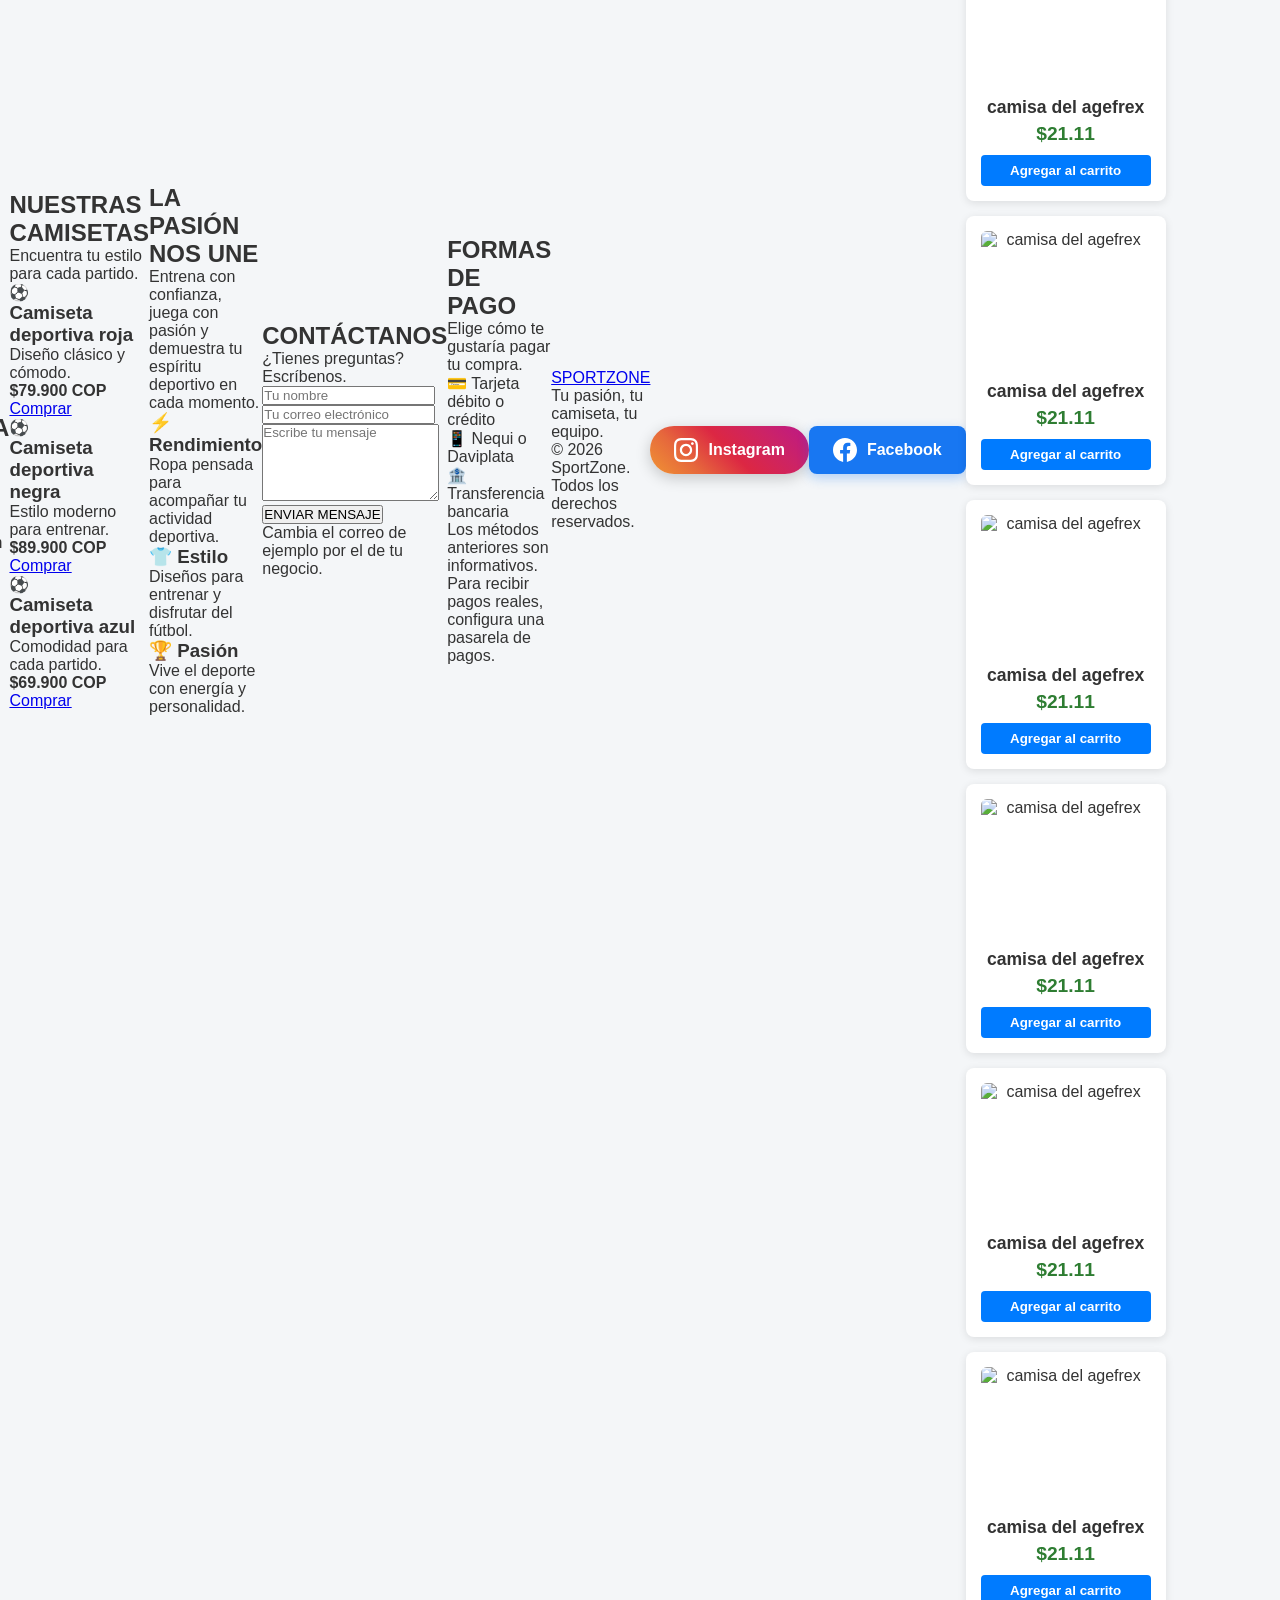
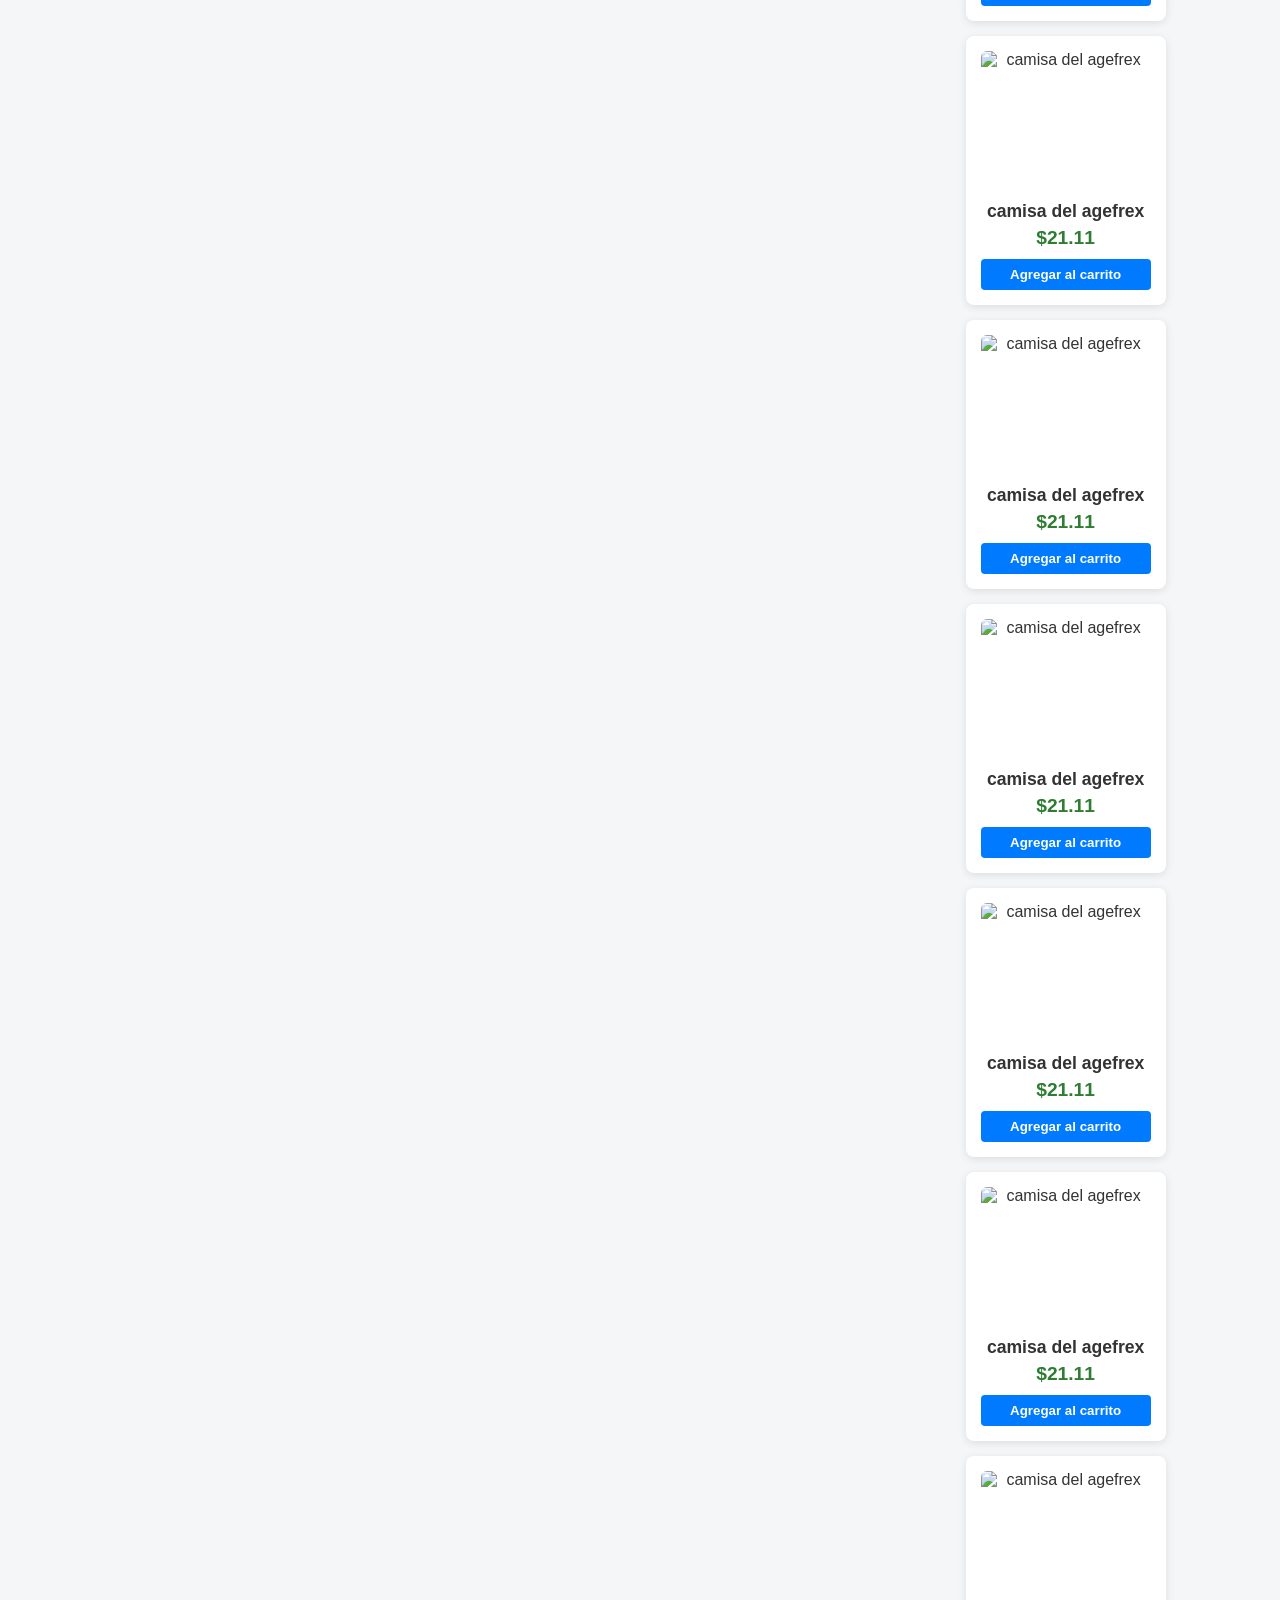
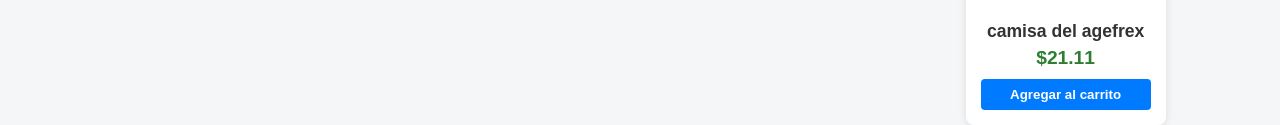
==== index.html @ c84ddb6e "Add files via upload" ====
<!DOCTYPE html>
<html lang="es">
<head>
    <meta charset="UTF-8">
    <meta name="viewport" content="width=device-width, initial-scale=1.0">
    <title>SportZone | Tienda Deportiva</title>
    <link rel="stylesheet" href="css">
</head>
<body>

    <!-- ENCABEZADO -->
    <header>
        <a href="#inicio" class="logo">SPORT<span>ZONE</span></a>

        <nav>
            <a href="#inicio">Inicio</a>
            <a href="#camisetas">Camisetas</a>
            <a href="#deportividad">Deportividad</a>
            <a href="#contacto">Contacto</a>
            <a href="#pagos">Pagos</a>
        </nav>
    </header>

    <!-- INICIO -->
    <section class="hero" id="inicio">
        <div class="hero-content">
            <p class="etiqueta">VIVE TU PASIÓN</p>
            <h1>VISTE COMO<br>UNA <span>LEYENDA</span></h1>
            <p>
                Descubre camisetas de fútbol y ropa deportiva
                para llevar tu pasión a otro nivel.
            </p>
            <a href="#camisetas" class="boton">VER CAMISETAS</a>
        </div>
    </section>

    <!-- CAMISETAS -->
    <section class="seccion" id="camisetas">
        <h2>NUESTRAS <span>CAMISETAS</span></h2>
        <p class="descripcion">Encuentra tu estilo para cada partido.</p>

        <div class="productos">

            <article class="producto">
                <div class="imagen camiseta-1">⚽</div>
                <h3>Camiseta deportiva roja</h3>
                <p>Diseño clásico y cómodo.</p>
                <strong>$79.900 COP</strong>
                <a href="#pagos" class="boton comprar">Comprar</a>
            </article>

            <article class="producto">
                <div class="imagen camiseta-2">⚽</div>
                <h3>Camiseta deportiva negra</h3>
                <p>Estilo moderno para entrenar.</p>
                <strong>$89.900 COP</strong>
                <a href="#pagos" class="boton comprar">Comprar</a>
            </article>

            <article class="producto">
                <div class="imagen camiseta-3">⚽</div>
                <h3>Camiseta deportiva azul</h3>
                <p>Comodidad para cada partido.</p>
                <strong>$69.900 COP</strong>
                <a href="#pagos" class="boton comprar">Comprar</a>
            </article>

        </div>
    </section>

    <!-- DEPORTIVIDAD -->
    <section class="deportividad" id="deportividad">
        <h2>LA PASIÓN NOS <span>UNE</span></h2>
        <p>
            Entrena con confianza, juega con pasión y demuestra
            tu espíritu deportivo en cada momento.
        </p>

        <div class="beneficios">
            <div>
                <h3>⚡ Rendimiento</h3>
                <p>Ropa pensada para acompañar tu actividad deportiva.</p>
            </div>

            <div>
                <h3>👕 Estilo</h3>
                <p>Diseños para entrenar y disfrutar del fútbol.</p>
            </div>

            <div>
                <h3>🏆 Pasión</h3>
                <p>Vive el deporte con energía y personalidad.</p>
            </div>
        </div>
    </section>

    <!-- CONTACTO -->
    <section class="seccion contacto" id="contacto">
        <h2>CONTÁCT<span>ANOS</span></h2>
        <p class="descripcion">
            ¿Tienes preguntas? Escríbenos.
        </p>

        <form action="mailto:contacto@tutiendadeportiva.com"
              method="post" enctype="text/plain">
            <input type="text" name="nombre"
                   placeholder="Tu nombre" required>

            <input type="email" name="correo"
                   placeholder="Tu correo electrónico" required>

            <textarea name="mensaje"
                      placeholder="Escribe tu mensaje"
                      rows="5" required></textarea>

            <button type="submit" class="boton">
                ENVIAR MENSAJE
            </button>
        </form>

        <p class="nota">
            Cambia el correo de ejemplo por el de tu negocio.
        </p>
    </section>

    <!-- PAGOS -->
    <section class="pagos" id="pagos">
        <h2>FORMAS DE <span>PAGO</span></h2>
        <p>Elige cómo te gustaría pagar tu compra.</p>

        <div class="metodos">
            <div>💳 Tarjeta débito o crédito</div>
            <div>📱 Nequi o Daviplata</div>
            <div>🏦 Transferencia bancaria</div>
        </div>

        <p class="nota">
            Los métodos anteriores son informativos.
            Para recibir pagos reales, configura una pasarela de pagos.
        </p>
    </section>

    <!-- PIE DE PÁGINA -->
    <footer>
        <a href="#inicio" class="logo">SPORT<span>ZONE</span></a>
        <p>Tu pasión, tu camiseta, tu equipo.</p>
        <p>&copy; 2026 SportZone. Todos los derechos reservados.</p>
    </footer>

  <style>
    body {
      font-family: Arial, sans-serif;
      display: flex;
      justify-content: center;
      align-items: center;
      height: 100vh;
      background-color: #fafafa;
    }
    
    .btn-instagram {
      display: inline-flex;
      align-items: center;
      gap: 10px;
      padding: 12px 24px;
      background: linear-gradient(45deg, #f09433, #e6683c, #dc2743, #cc2366, #bc1888);
      color: white;
      text-decoration: none;
      font-weight: bold;
      border-radius: 30px;
      box-shadow: 0 4px 15px rgba(0, 0, 0, 0.2);
      transition: transform 0.2s ease, box-shadow 0.2s ease;
    }

    .btn-instagram:hover {
      transform: translateY(-2px);
      box-shadow: 0 6px 20px rgba(0, 0, 0, 0.3);
    }
  </style>
</head>
<!-- Cambia 'tu_usuario' por tu nombre de usuario real -->
  <a href="https://www.instagram.com/tu_usuario" target="_blank" class="btn-instagram">
    <svg width="24" height="24" viewBox="0 0 24 24" fill="white">
      <path d="M12 2.163c3.204 0 3.584.012 4.85.07 3.252.148 4.771 1.691 4.919 4.919.058 1.265.069 1.645.069 4.849 0 3.205-.012 3.584-.069 4.849-.149 3.225-1.664 4.771-4.919 4.919-1.266.058-1.644.07-4.85.07-3.204 0-3.584-.012-4.849-.07-3.26-.149-4.771-1.699-4.919-4.92-.058-1.265-.07-1.644-.07-4.849 0-3.204.013-3.583.07-4.849.149-3.227 1.664-4.771 4.919-4.919 1.266-.057 1.645-.069 4.849-.069zm0-2.163c-3.259 0-3.667.014-4.947.072-4.358.2-6.78 2.618-6.98 6.98-.059 1.281-.073 1.689-.073 4.948 0 3.259.014 3.668.072 4.948.2 4.358 2.618 6.78 6.98 6.98 1.281.058 1.689.072 4.948.072 3.259 0 3.668-.014 4.948-.072 4.354-.2 6.782-2.618 6.979-6.98.059-1.28.073-1.689.073-4.948 0-3.259-.014-3.667-.072-4.947-.196-4.354-2.617-6.78-6.979-6.98-1.281-.059-1.69-.073-4.949-.073zm0 5.838c-3.403 0-6.162 2.759-6.162 6.162s2.759 6.163 6.162 6.163 6.162-2.759 6.162-6.163c0-3.403-2.759-6.162-6.162-6.162zm0 10.162c-2.209 0-4-1.79-4-4 0-2.209 1.791-4 4-4s4 1.791 4 4c0 2.21-1.791 4-4 4zm6.406-11.845c-.796 0-1.441.645-1.441 1.44s.645 1.44 1.441 1.44c.795 0 1.439-.645 1.439-1.44s-.644-1.44-1.439-1.44z"/>
    </svg>
     Instagram
  </a>



  <style>
    body {
      font-family: Arial, sans-serif;
      display: flex;
      justify-content: center;
      align-items: center;
      height: 100vh;
      background-color: #f0f2f5;
    }
    
    .btn-facebook {
      display: inline-flex;
      align-items: center;
      gap: 10px;
      padding: 12px 24px;
      background-color: #1877f2;
      color: white;
      text-decoration: none;
      font-weight: bold;
      border-radius: 8px;
      box-shadow: 0 4px 12px rgba(24, 119, 242, 0.3);
      transition: background-color 0.2s ease, transform 0.2s ease;
    }

    .btn-facebook:hover {
      background-color: #166fe5;
      transform: translateY(-2px);
    }
  </style>
</head>
<body>

  <!-- Cambia 'tu_pagina' por el nombre de tu usuario o página de Facebook -->
  <a href="https://www.facebook.com/tu_pagina" target="_blank" class="btn-facebook">
    <svg width="24" height="24" viewBox="0 0 24 24" fill="white">
      <path d="M24 12.073c0-6.627-5.373-12-12-12s-12 5.373-12 12c0 5.99 4.388 10.954 10.125 11.854v-8.385H7.078v-3.47h3.047V9.43c0-3.007 1.792-4.669 4.533-4.669 1.312 0 2.686.235 2.686.235v2.953H15.83c-1.491 0-1.956.925-1.956 1.874v2.25h3.328l-.532 3.47h-2.796v8.385C19.612 23.027 24 18.062 24 12.073z"/>
    </svg>
    Facebook
  </a>
<style>
    body {
      font-family: Arial, sans-serif;
      display: flex;
      justify-content: center;
      align-items: center;
      height: 100vh;
      background-color: #f4f4f9;
      margin: 0;
    }
    
    .btn-whatsapp {
      display: inline-flex;
      align-items: center;
      gap: 10px;
      padding: 12px 24px;
      background-color: #25d366;
      color: white;
      text-decoration: none;
      font-weight: bold;
      border-radius: 30px;
      box-shadow: 0 4px 12px rgba(37, 211, 102, 0.4);
      transition: background-color 0.2s ease, transform 0.2s ease;
    }

    .btn-whatsapp:hover {
      background-color: #1ea952;
      transform: translateY(-2px);
    }
  </style>
</head>
<style>
    * {
      box-sizing: border-box;
      margin: 0;
      padding: 0;
      font-family: Arial, sans-serif;
    }

    body {
      background-color: #f4f6f8;
      color: #333;
      padding: 20px;
    }

    h1 {
      text-align: center;
      margin-bottom: 20px;
    }

    .container {
      display: grid;
      grid-template-columns: 2fr 1fr;
      gap: 20px;
      max-width: 1100px;
      margin: 0 auto;
    }

    /* Sección de Productos */
    .products-grid {
      display: grid;
      grid-template-columns: repeat(auto-fit, minmax(200px, 1fr));
      gap: 15px;
    }

    .product-card {
      background: white;
      border-radius: 8px;
      padding: 15px;
      text-align: center;
      box-shadow: 0 2px 8px rgba(0,0,0,0.1);
      display: flex;
      flex-direction: column;
      justify-content: space-between;
    }

    .product-card img {
      width: 100%;
      height: 140px;
      object-fit: cover;
      border-radius: 6px;
      margin-bottom: 10px;
    }

    .product-card h3 {
      font-size: 1.1rem;
      margin-bottom: 5px;
    }

    .product-card .price {
      color: #2e7d32;
      font-weight: bold;
      font-size: 1.2rem;
      margin-bottom: 10px;
    }

    .btn-add {
      background-color: #007bff;
      color: white;
      border: none;
      padding: 8px 12px;
      border-radius: 4px;
      cursor: pointer;
      font-weight: bold;
      transition: background 0.2s;
    }
    .btn-add:hover {
      background-color: #0056b3;
    }

    /* Sección del Carrito */
    .cart-section {
      background: white;
      border-radius: 8px;
      padding: 20px;
      box-shadow: 0 2px 8px rgba(0,0,0,0.1);
      height: fit-content;
    }

    .cart-section h2 {
      margin-bottom: 15px;
      border-bottom: 2px solid #eee;
      padding-bottom: 8px;
    }

    .cart-item {
      display: flex;
      justify-content: space-between;
      align-items: center;
      margin-bottom: 12px;
      border-bottom: 1px dashed #ddd;
      padding-bottom: 8px;
    }

    .cart-item-info h4 {
      font-size: 0.95rem;
    }

    .cart-item-info span {
      font-size: 0.85rem;
      color: #666;
    }

    .quantity-controls {
      display: flex;
      align-items: center;
      gap: 6px;
    }

    .btn-qty {
      background: #e0e0e0;
      border: none;
      width: 24px;
      height: 24px;
      border-radius: 4px;
      cursor: pointer;
      font-weight: bold;
    }

    .btn-qty:hover {
      background: #ccc;
    }

    .cart-total {
      margin-top: 15px;
      font-size: 1.2rem;
      font-weight: bold;
      display: flex;
      justify-content: space-between;
    }
    .btn-checkout {
      width: 100%;
      background-color: #25d366;
      color: white;
      border: none;
      padding: 12px;
      border-radius: 6px;
      font-size: 1rem;
      font-weight: bold;
      margin-top: 15px;
      cursor: pointer;
      display: flex;
      justify-content: center;
      align-items: center;
      gap: 8px;
      transition: background 0.2s;
    }

    .btn-checkout:hover {
      background-color: #1ea952;
    }

    .empty-msg {
      color: #888;
      text-align: center;
      margin: 20px 0;
    }

  </style>
</head>
<body>

<div class="container">
    <!-- Catálogo de Productos -->
    <div class="products-grid" id="products-container"></div>

    <!-- Carrito de Compras -->
    <div class="cart-section">
      <h2>Tu Carrito</h2>
      <div id="cart-items">
        <p class="empty-msg">El carrito está vacío</p>
      </div>

      <div class="cart-total">
        <span>Total:</span>
        <span id="total-price">$0.00</span>
      </div>

      <button class="btn-checkout" id="btn-checkout">
        <a href="https://wa.me/571234567890?text=Hola,%20quisiera%20más%20información" target="_blank" class="btn-whatsapp">
    <svg width="24" height="24" viewBox="0 0 24 24" fill="white">
      <path d="M.057 24l1.687-6.163c-1.041-1.804-1.588-3.849-1.587-5.946.003-6.556 5.338-11.891 11.893-11.891 3.181.001 6.167 1.24 8.413 3.488 2.245 2.248 3.481 5.236 3.48 8.414-.003 6.557-5.338 11.892-11.893 11.892-1.99-.001-3.951-.5-5.688-1.448l-6.305 1.654zm6.597-3.807c1.676.995 3.276 1.591 5.392 1.592 5.448 0 9.886-4.434 9.889-9.885.002-5.462-4.415-9.89-9.881-9.892-5.452 0-9.887 4.434-9.889 9.884-.001 2.225.651 3.891 1.746 5.634l-.999 3.648 3.842-1.001zm11.387-5.464c-.074-.124-.272-.198-.57-.347-.297-.149-1.758-.868-2.031-.967-.272-.099-.47-.149-.669.149-.198.297-.768.967-.941 1.165-.173.198-.347.223-.644.074-.297-.149-1.255-.462-2.39-1.475-.883-.788-1.48-1.761-1.653-2.059-.173-.297-.018-.458.13-.606.134-.133.297-.347.446-.521.151-.172.2-.296.3-.495.099-.198.05-.372-.025-.521-.075-.148-.669-1.611-.916-2.206-.242-.579-.487-.501-.669-.51l-.57-.01c-.198 0-.52.074-.792.372s-1.04 1.016-1.04 2.479 1.065 2.876 1.213 3.074c.149.198 2.095 3.2 5.076 4.487.709.306 1.263.489 1.694.626.712.226 1.36.194 1.872.118.571-.085 1.758-.719 2.006-1.413.248-.695.248-1.29.173-1.414z"/>
    </svg>
     WhatsApp
  </a>
      </button>
    </div>
  </div>
  <svg width="24" height="24" viewBox="0 0 24 24" fill="white">
      <path d="M.057 24l1.687-6.163c-1.041-1.804-1.588-3.849-1.587-5.946.003-6.556 5.338-11.891 11.893-11.891 3.181.001 6.167 1.24 8.413 3.488 2.245 2.248 3.481 5.236 3.48 8.414-.003 6.557-5.338 11.892-11.893 11.892-1.99-.001-3.951-.5-5.688-1.448l-6.305 1.654zm6.597-3.807c1.676.995 3.276 1.591 5.392 1.592 5.448 0 9.886-4.434 9.889-9.885.002-5.462-4.415-9.89-9.881-9.892-5.452 0-9.887 4.434-9.889 9.884-.001 2.225.651 3.891 1.746 5.634l-.999 3.648 3.842-1.001zm11.387-5.464c-.074-.124-.272-.198-.57-.347-.297-.149-1.758-.868-2.031-.967-.272-.099-.47-.149-.669.149-.198.297-.768.967-.941 1.165-.173.198-.347.223-.644.074-.297-.149-1.255-.462-2.39-1.475-.883-.788-1.48-1.761-1.653-2.059-.173-.297-.018-.458.13-.606.134-.133.297-.347.446-.521.151-.172.2-.296.3-.495.099-.198.05-.372-.025-.521-.075-.148-.669-1.611-.916-2.206-.242-.579-.487-.501-.669-.51l-.57-.01c-.198 0-.52.074-.792.372s-1.04 1.016-1.04 2.479 1.065 2.876 1.213 3.074c.149.198 2.095 3.2 5.076 4.487.709.306 1.263.489 1.694.626.712.226 1.36.194 1.872.118.571-.085 1.758-.719 2.006-1.413.248-.695.248-1.29.173-1.414z"/>
    </svg>
     WhatsApp
  </a>
      </button>
    </div>
  </div>
  </style>
</head>
<body>

  <script>
    // 1. Datos de Productos de ejemplo
    const products = [
    { id: 1, name: "CAMISA DEL BARCELONA", price: 60.00, img: "https://w7.pngwing.com/pngs/187/688/png-transparent-fc-barcelona-t-shirt-real-madrid-c-f-jersey-kit-fc-barcelona-thumbnail.png" },
    { id: 2, name: "CAMISA DEL BAYERN MUNICH", price: 70.00, img: "https://encrypted-tbn0.gstatic.com/images?q=tbn:ANd9GcRLqLM_fGlWa2N1LXb80PWD84aFxqA0osWSdbVJntirpA&s" },
    { id: 3, name: "CAMISA DE LA JUVENTUS", price: 60.00, img: "https://encrypted-tbn0.gstatic.com/images?q=tbn:ANd9GcQotUzzx69g87AclGL40YVnFgqK5EQNC_W0XQ4tQVcZ9Q&s" },
    { id: 4, name: "CAMISA DEL LIVERPOOL", price: 70.00, img: "https://encrypted-tbn0.gstatic.com/images?q=tbn:ANd9GcTDtLaou00aETKOTohCVdq1Wd7M6_nGEf9_X7J-q9Hayw&s" },
    { id: 5, name: "camisa del agefrex " , price: 21.11, img: "https://w7.pngwing.com/pngs/83/281/png-transparent-real-madrid-c-f-adidas-jersey-football-adidas-tshirt-white-logo.png"},
    { id: 6, name: "camisa del agefrex " , price: 21.11, img: "https://w7.pngwing.com/pngs/566/333/png-transparent-inter-milan-serie-a-a-c-milan-jersey-kit-shirt-tshirt-blue-active-shirt.png"},
    { id: 7, name: "camisa del agefrex " , price: 21.11, img: "https://w7.pngwing.com/pngs/209/353/png-transparent-brazil-national-football-team-2018-world-cup-nike-jersey-nike-tshirt-jersey-active-shirt-thumbnail.png"},
    { id: 8, name: "camisa del agefrex " , price: 21.11, img: "https://encrypted-tbn0.gstatic.com/images?q=tbn:ANd9GcSF9G55c8qB00hyeztLilIbRZwTIi6HsNvq6EkOCkuMYg&s=10"},
    { id: 9, name: "camisa del agefrex " , price: 21.11, img: "https://w7.pngwing.com/pngs/343/108/png-transparent-arsenal-f-c-emirates-stadium-arsenal-stadium-2016-17-premier-league-t-shirt-arsenal.png"},
    { id: 10, name: "camisa del agefrex " , price: 21.11, img: "https://e7.pngegg.com/pngimages/144/505/png-clipart-manchester-united-f-c-premier-league-old-trafford-f-c-united-of-manchester-jersey-premier-league-tshirt-logo.png"},
    { id: 11, name: "camisa del agefrex " , price: 21.11, img: "https://w7.pngwing.com/pngs/674/485/png-transparent-2018-world-cup-germany-national-football-team-jersey-adidas-shirt-adidas-tshirt-angle-white.png"},
       { id: 12, name: "camisa del agefrex " , price: 21.11, img: "https://w7.pngwing.com/pngs/914/955/png-transparent-2018-world-cup-colombia-national-football-team-t-shirt-argentina-national-football-team-jersey-t-shirt-tshirt-active-shirt-adidas-thumbnail.png"},
        { id: 13, name: "camisa del agefrex " , price: 21.11, img: "https://w7.pngwing.com/pngs/895/757/png-transparent-2018-world-cup-france-national-football-team-t-shirt-jersey-argentina-national-football-team-t-shirt-tshirt-logo-active-shirt.png"},
    { id: 14, name: "camisa del agefrex " , price: 21.11, img: "https://w7.pngwing.com/pngs/934/563/png-transparent-netherlands-national-football-team-t-shirt-nike-jersey-t-shirt-tshirt-orange-active-shirt.png"},
     { id: 15, name: "camisa del agefrex " , price: 21.11, img: "https://w7.pngwing.com/pngs/495/923/png-transparent-sports-fan-jersey-t-shirt-england-national-football-team-tennis-polo-england-jersey-tshirt-angle-white.png"},
      { id: 16, name: "camisa del agefrex " , price: 21.11, img: "https://encrypted-tbn0.gstatic.com/images?q=tbn:ANd9GcRX9bSqx0rT0o0BvX9OvAiJu60SiGH210zxAnBjwpeg7Q&s=10"},
       { id: 17, name: "camisa del agefrex " , price: 21.11, img: "https://encrypted-tbn0.gstatic.com/images?q=tbn:ANd9GcQDd4NXNV4x4pXzTBC2Y-YvUll4HNJnwl0PWh18CD5XNGZixiWSS4wPm5os&s=10"},
        { id: 18, name: "camisa del agefrex " , price: 21.11, img: "https://encrypted-tbn0.gstatic.com/images?q=tbn:ANd9GcRwvZ0XxRbRT6AGLd6fIpTRsCVCcS0V9A0Sk5QsfQbqhbNj_K2v1l4FWtI&s=10"},
       { id: 19, name: "camisa del agefrex " , price: 21.11, img: "https://w7.pngwing.com/pngs/815/674/png-transparent-2018-world-cup-uruguay-national-football-team-t-shirt-jersey-t-shirt-tshirt-blue-sport-thumbnail.png"},
          { id: 20, name: "camisa del agefrex " , price: 21.11, img: "https://w7.pngwing.com/pngs/151/674/png-transparent-mexico-national-football-team-2018-world-cup-copa-america-centenario-t-shirt-jersey-soccer-jerseys-tshirt-active-shirt-adidas-thumbnail.png"},
];

    // Estructura del carrito { id: cantidad }
    let cart = {};

    // 2. Renderizar los productos en la interfaz
    function renderProducts() {
      const container = document.getElementById('products-container');
      container.innerHTML = products.map(prod => `
        <div class="product-card">
          <img src="${prod.img}" alt="${prod.name}">
          <h3>${prod.name}</h3>
          <p class="price">$${prod.price.toFixed(2)}</p>
          <button class="btn-add" onclick="addToCart(${prod.id})">Agregar al carrito</button>
        </div>
      `).join('');
    }

    // 3. Funciones del Carrito
    function addToCart(id) {
      cart[id] = (cart[id] || 0) + 1;
      updateCartUI();
    }

    function removeFromCart(id) {
      if (cart[id]) {
        cart[id]--;
        if (cart[id] === 0) delete cart[id];
      }
      updateCartUI();
    }

    // 4. Actualizar la interfaz del carrito
    function updateCartUI() {
      const cartItemsContainer = document.getElementById('cart-items');
      const totalPriceElement = document.getElementById('total-price');
      
      const itemIds = Object.keys(cart);

      if (itemIds.length === 0) {
        cartItemsContainer.innerHTML = '<p class="empty-msg">El carrito está vacío</p>';
        totalPriceElement.innerText = '$0.00';
        return;
      }

      let total = 0;
      cartItemsContainer.innerHTML = itemIds.map(id => {
        const product = products.find(p => p.id == id);
        const quantity = cart[id];
        const subtotal = product.price * quantity;
        total += subtotal;

        return `
          <div class="cart-item">
            <div class="cart-item-info">
              <h4>${product.name}</h4>
              <span>$${product.price.toFixed(2)} x ${quantity} = $${subtotal.toFixed(2)}</span>
            </div>
            <div class="quantity-controls">
              <button class="btn-qty" onclick="removeFromCart(${product.id})">-</button>
              <span>${quantity}</span>
              <button class="btn-qty" onclick="addToCart(${product.id})">+</button>
            </div>
          </div>
        `;
      }).join('');

      totalPriceElement.innerText = `$${total.toFixed(2)}`;
    }

    // 5. Enviar el Pedido por WhatsApp
    document.getElementById('btn-checkout').addEventListener('click', () => {
      const itemIds = Object.keys(cart);
      if (itemIds.length === 0) {
        alert("Tu carrito está vacío.");
        return;
      }

      // Configura aquí tu número de WhatsApp (con código de país sin +)
      const phoneNumber = "573001234567"; 

      let message = "¡Hola! Quisiera realizar el siguiente pedido:\n\n";
      let total = 0;

      itemIds.forEach(id => {
        const product = products.find(p => p.id == id);
        const quantity = cart[id];
        const subtotal = product.price * quantity;
        total += subtotal;
        message += `• ${product.name} x${quantity} - $${subtotal.toFixed(2)}\n`;
      });

      message += `\n*Total a pagar: $${total.toFixed(2)}*`;

      // Abrir enlace de WhatsApp
      const whatsappUrl = `https://wa.me/${phoneNumber}?text=${encodeURIComponent(message)}`;
      window.open(whatsappUrl, '_blank');
    });

    // Inicializar la app
    renderProducts();
  </script>
</body>
</html>
  </script>
</body>
</html>

</body>
</html>
</body>
</html>
</body>
</html>
  </style>
</head>
<body>
</body>
</html>
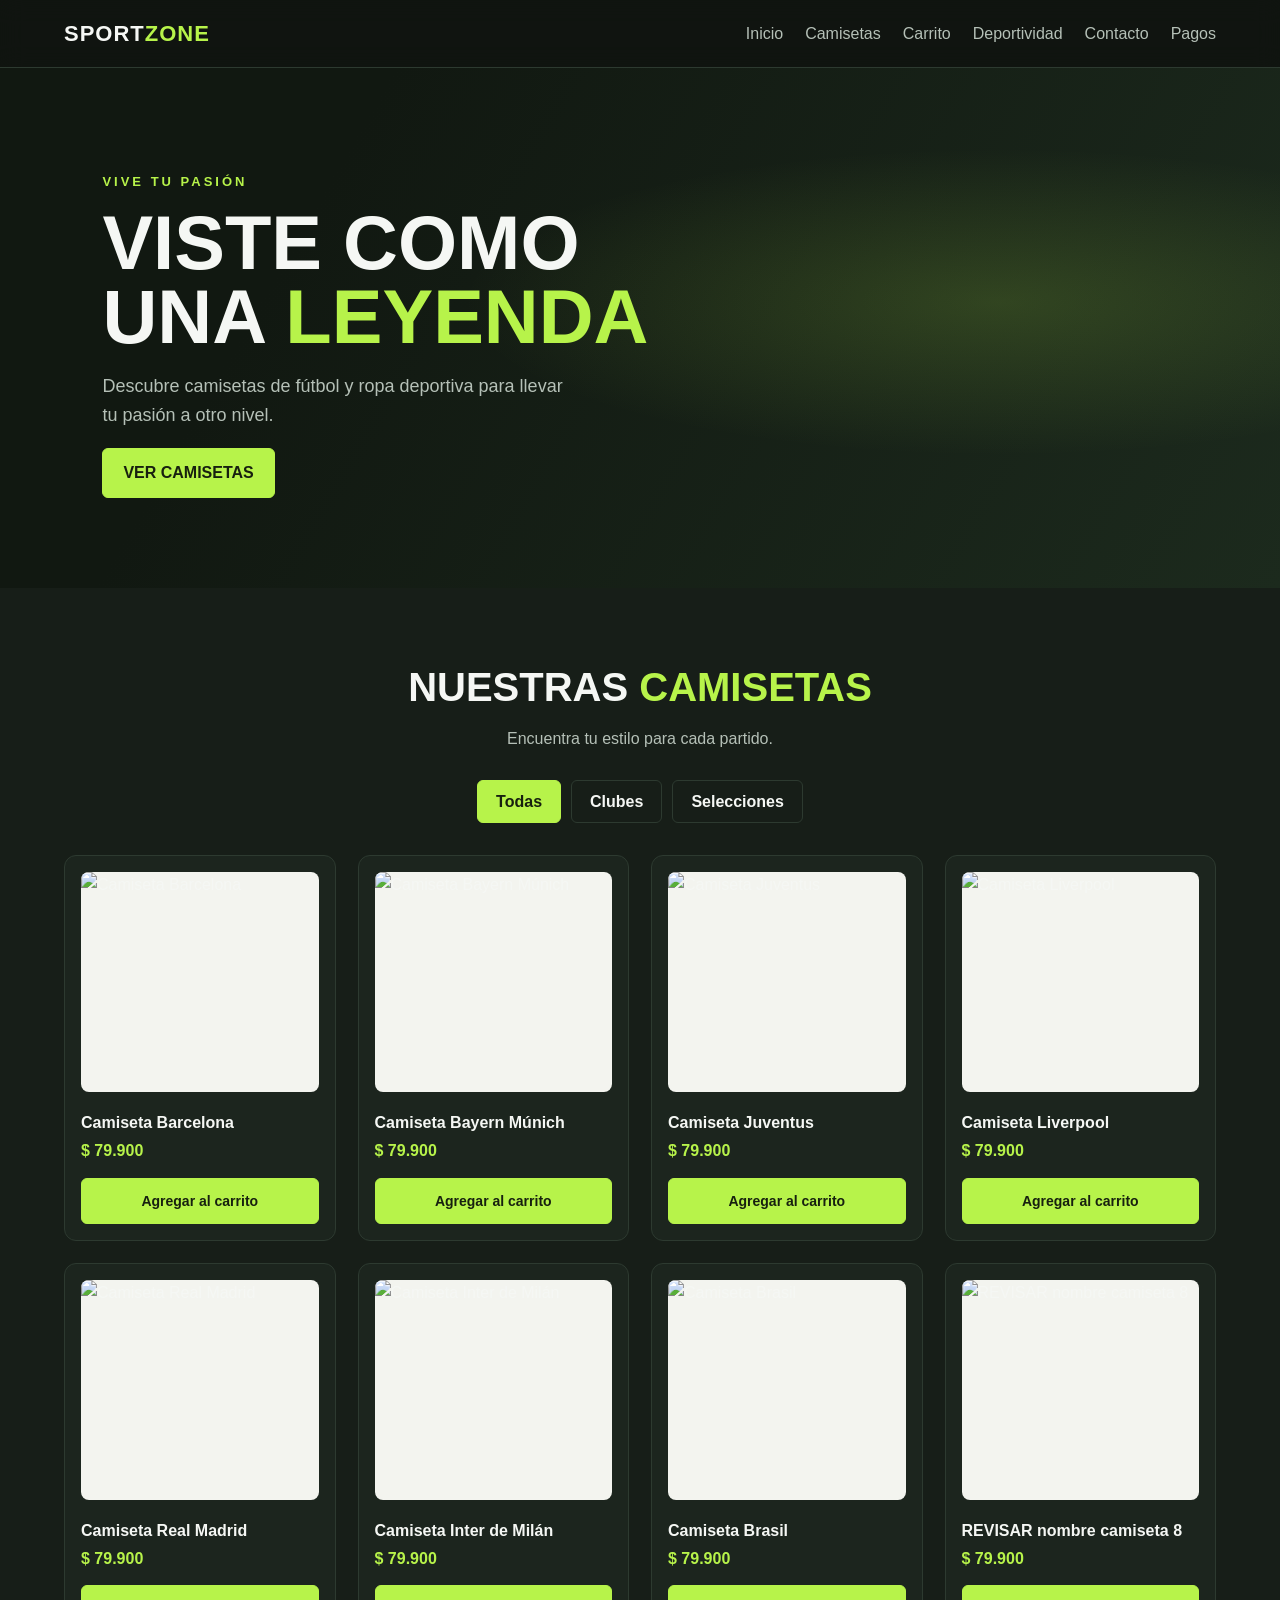
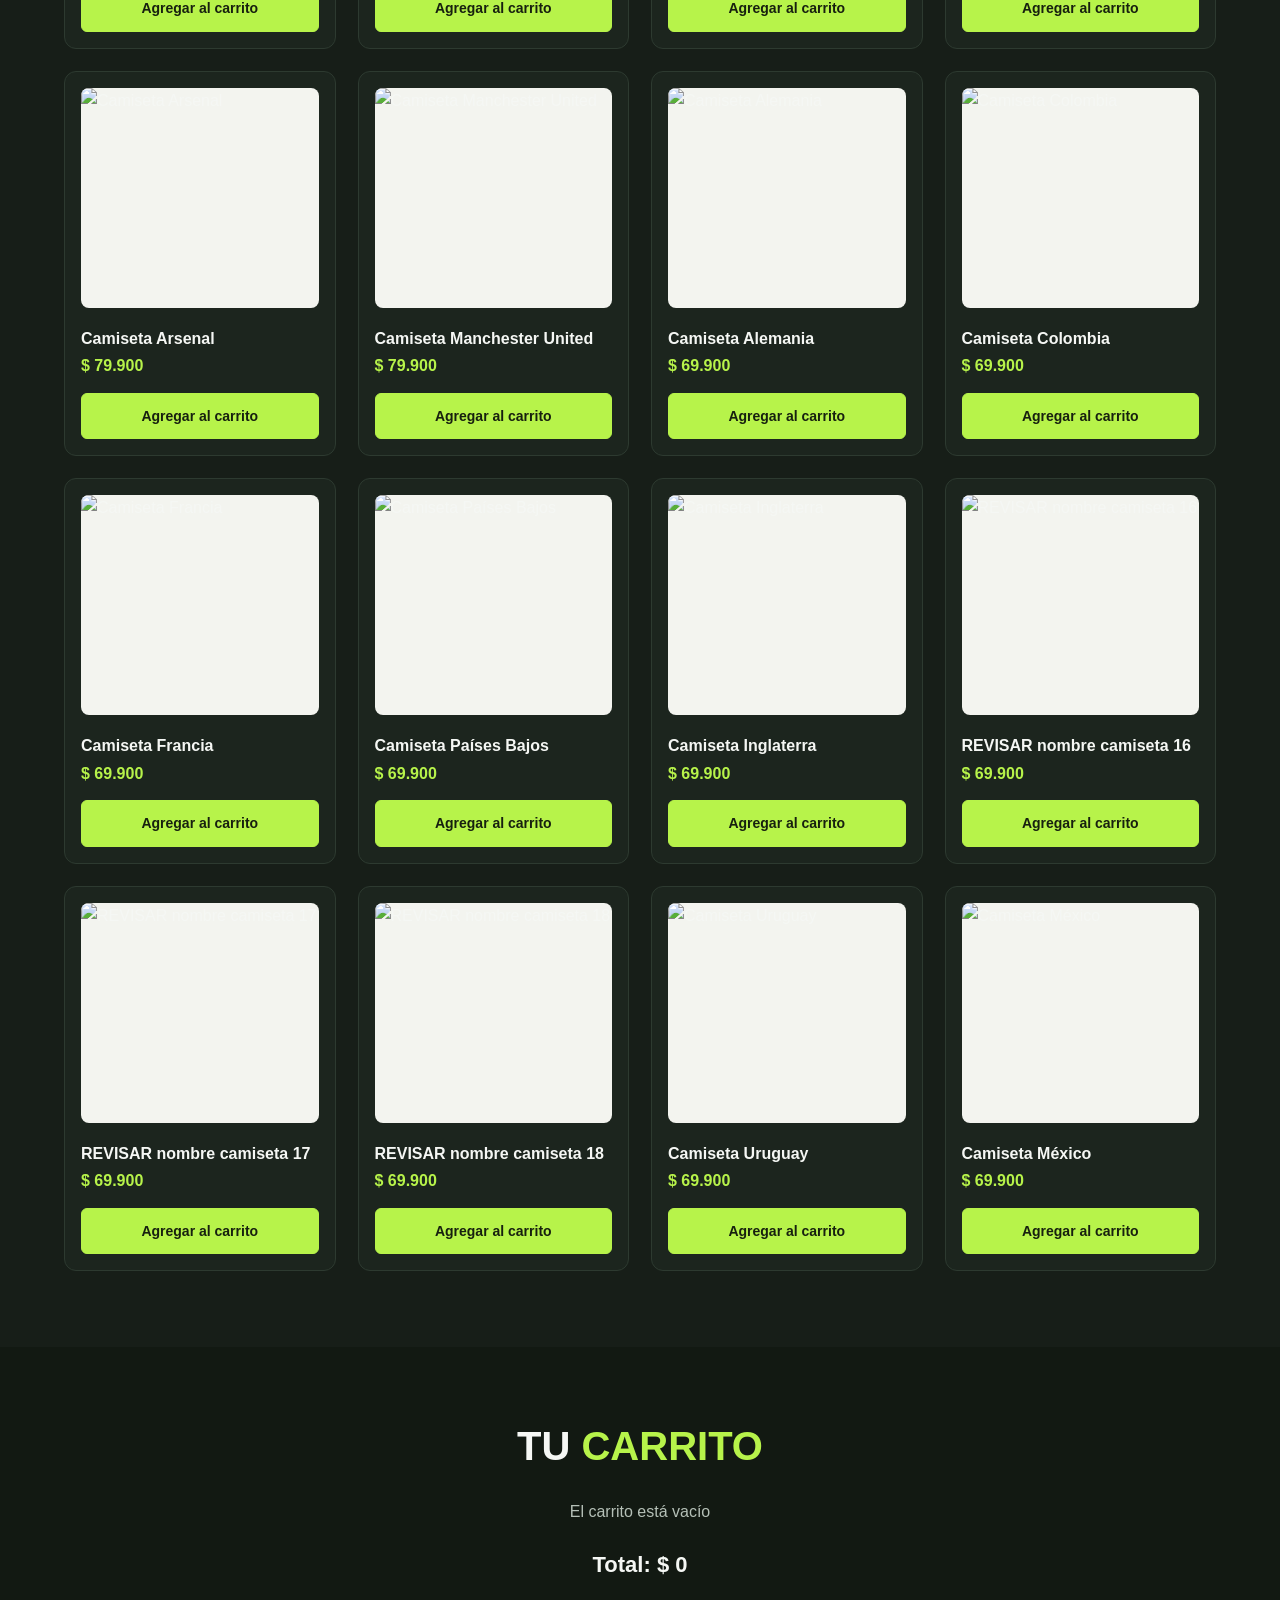
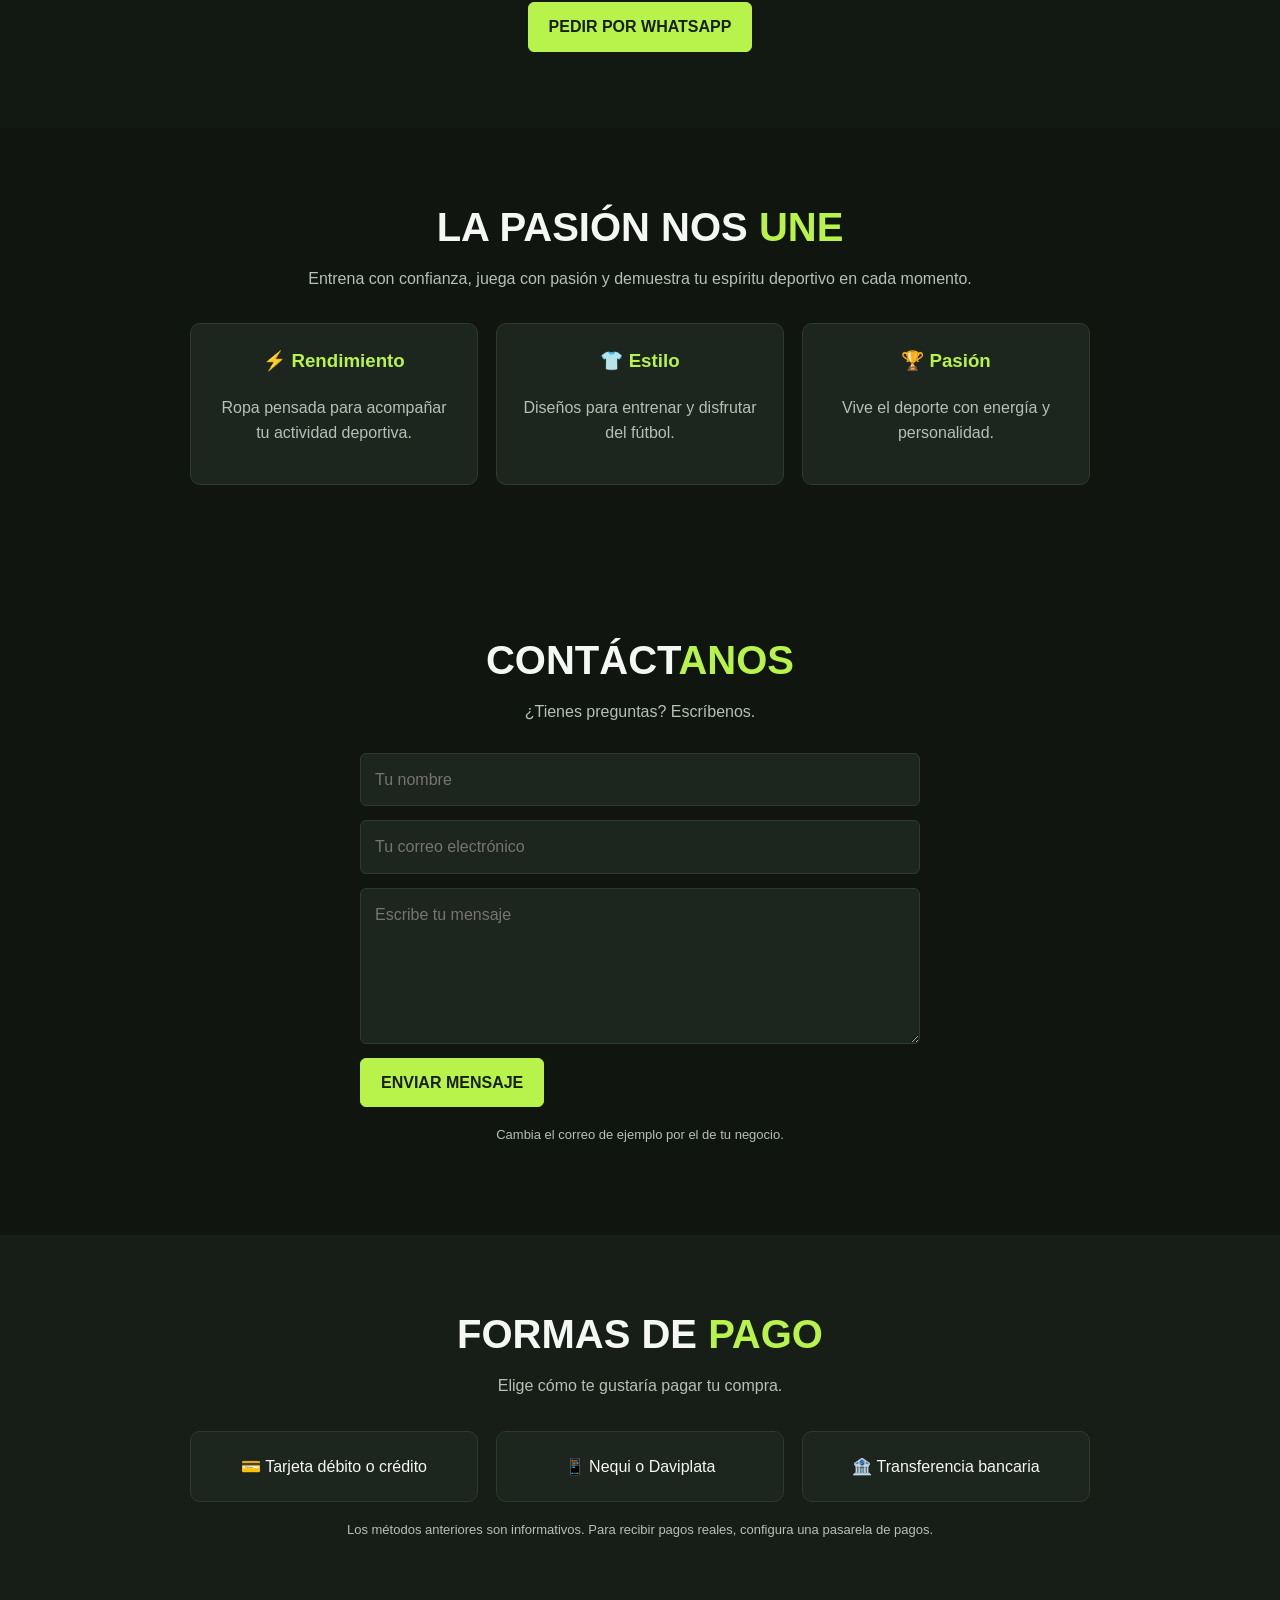
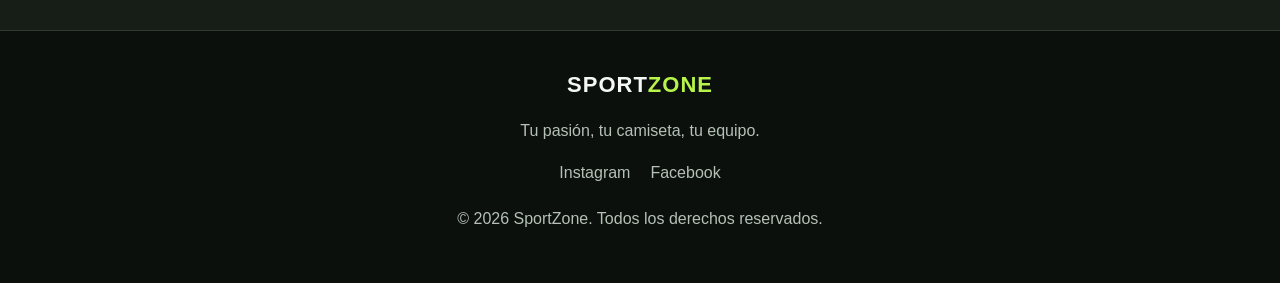
==== commit f97274ce: "Add files via upload" ====
--- a/index.html
+++ b/index.html
@@ -1,11 +1,10 @@
-
 <!DOCTYPE html>
 <html lang="es">
 <head>
     <meta charset="UTF-8">
     <meta name="viewport" content="width=device-width, initial-scale=1.0">
     <title>SportZone | Tienda Deportiva</title>
-    <link rel="stylesheet" href="css">
+    <link rel="stylesheet" href="estilo.css">
 </head>
 <body>
 
@@ -16,6 +15,7 @@
         <nav>
             <a href="#inicio">Inicio</a>
             <a href="#camisetas">Camisetas</a>
+            <a href="#carrito">Carrito</a>
             <a href="#deportividad">Deportividad</a>
             <a href="#contacto">Contacto</a>
             <a href="#pagos">Pagos</a>
@@ -35,38 +35,26 @@
         </div>
     </section>
 
-    <!-- CAMISETAS -->
+    <!-- CAMISETAS (las tarjetas las crea script.js) -->
     <section class="seccion" id="camisetas">
         <h2>NUESTRAS <span>CAMISETAS</span></h2>
         <p class="descripcion">Encuentra tu estilo para cada partido.</p>
 
-        <div class="productos">
+        <div class="filtros">
+            <button class="boton btn-filtro activo" data-filtro="todas" aria-pressed="true">Todas</button>
+            <button class="boton btn-filtro" data-filtro="club" aria-pressed="false">Clubes</button>
+            <button class="boton btn-filtro" data-filtro="seleccion" aria-pressed="false">Selecciones</button>
+        </div>
 
-            <article class="producto">
-                <div class="imagen camiseta-1">⚽</div>
-                <h3>Camiseta deportiva roja</h3>
-                <p>Diseño clásico y cómodo.</p>
-                <strong>$79.900 COP</strong>
-                <a href="#pagos" class="boton comprar">Comprar</a>
-            </article>
+        <div class="productos" id="products-container"></div>
+    </section>
 
-            <article class="producto">
-                <div class="imagen camiseta-2">⚽</div>
-                <h3>Camiseta deportiva negra</h3>
-                <p>Estilo moderno para entrenar.</p>
-                <strong>$89.900 COP</strong>
-                <a href="#pagos" class="boton comprar">Comprar</a>
-            </article>
-
-            <article class="producto">
-                <div class="imagen camiseta-3">⚽</div>
-                <h3>Camiseta deportiva azul</h3>
-                <p>Comodidad para cada partido.</p>
-                <strong>$69.900 COP</strong>
-                <a href="#pagos" class="boton comprar">Comprar</a>
-            </article>
-
-        </div>
+    <!-- CARRITO (lo llena script.js) -->
+    <section class="seccion" id="carrito">
+        <h2>TU <span>CARRITO</span></h2>
+        <div id="cart-items"></div>
+        <p class="cart-total">Total: <span id="total-price">$0</span></p>
+        <button class="boton" id="btn-checkout">PEDIR POR WHATSAPP</button>
     </section>
 
     <!-- DEPORTIVIDAD -->
@@ -145,468 +133,16 @@
     <footer>
         <a href="#inicio" class="logo">SPORT<span>ZONE</span></a>
         <p>Tu pasión, tu camiseta, tu equipo.</p>
+
+        <!-- Cambia tu_usuario y tu_pagina por los reales -->
+        <div class="redes">
+            <a href="https://www.instagram.com/tu_usuario" target="_blank">Instagram</a>
+            <a href="https://www.facebook.com/tu_pagina" target="_blank">Facebook</a>
+        </div>
+
         <p>&copy; 2026 SportZone. Todos los derechos reservados.</p>
     </footer>
 
-  <style>
-    body {
-      font-family: Arial, sans-serif;
-      display: flex;
-      justify-content: center;
-      align-items: center;
-      height: 100vh;
-      background-color: #fafafa;
-    }
-    
-    .btn-instagram {
-      display: inline-flex;
-      align-items: center;
-      gap: 10px;
-      padding: 12px 24px;
-      background: linear-gradient(45deg, #f09433, #e6683c, #dc2743, #cc2366, #bc1888);
-      color: white;
-      text-decoration: none;
-      font-weight: bold;
-      border-radius: 30px;
-      box-shadow: 0 4px 15px rgba(0, 0, 0, 0.2);
-      transition: transform 0.2s ease, box-shadow 0.2s ease;
-    }
-
-    .btn-instagram:hover {
-      transform: translateY(-2px);
-      box-shadow: 0 6px 20px rgba(0, 0, 0, 0.3);
-    }
-  </style>
-</head>
-<!-- Cambia 'tu_usuario' por tu nombre de usuario real -->
-  <a href="https://www.instagram.com/tu_usuario" target="_blank" class="btn-instagram">
-    <svg width="24" height="24" viewBox="0 0 24 24" fill="white">
-      <path d="M12 2.163c3.204 0 3.584.012 4.85.07 3.252.148 4.771 1.691 4.919 4.919.058 1.265.069 1.645.069 4.849 0 3.205-.012 3.584-.069 4.849-.149 3.225-1.664 4.771-4.919 4.919-1.266.058-1.644.07-4.85.07-3.204 0-3.584-.012-4.849-.07-3.26-.149-4.771-1.699-4.919-4.92-.058-1.265-.07-1.644-.07-4.849 0-3.204.013-3.583.07-4.849.149-3.227 1.664-4.771 4.919-4.919 1.266-.057 1.645-.069 4.849-.069zm0-2.163c-3.259 0-3.667.014-4.947.072-4.358.2-6.78 2.618-6.98 6.98-.059 1.281-.073 1.689-.073 4.948 0 3.259.014 3.668.072 4.948.2 4.358 2.618 6.78 6.98 6.98 1.281.058 1.689.072 4.948.072 3.259 0 3.668-.014 4.948-.072 4.354-.2 6.782-2.618 6.979-6.98.059-1.28.073-1.689.073-4.948 0-3.259-.014-3.667-.072-4.947-.196-4.354-2.617-6.78-6.979-6.98-1.281-.059-1.69-.073-4.949-.073zm0 5.838c-3.403 0-6.162 2.759-6.162 6.162s2.759 6.163 6.162 6.163 6.162-2.759 6.162-6.163c0-3.403-2.759-6.162-6.162-6.162zm0 10.162c-2.209 0-4-1.79-4-4 0-2.209 1.791-4 4-4s4 1.791 4 4c0 2.21-1.791 4-4 4zm6.406-11.845c-.796 0-1.441.645-1.441 1.44s.645 1.44 1.441 1.44c.795 0 1.439-.645 1.439-1.44s-.644-1.44-1.439-1.44z"/>
-    </svg>
-     Instagram
-  </a>
-
-
-
-  <style>
-    body {
-      font-family: Arial, sans-serif;
-      display: flex;
-      justify-content: center;
-      align-items: center;
-      height: 100vh;
-      background-color: #f0f2f5;
-    }
-    
-    .btn-facebook {
-      display: inline-flex;
-      align-items: center;
-      gap: 10px;
-      padding: 12px 24px;
-      background-color: #1877f2;
-      color: white;
-      text-decoration: none;
-      font-weight: bold;
-      border-radius: 8px;
-      box-shadow: 0 4px 12px rgba(24, 119, 242, 0.3);
-      transition: background-color 0.2s ease, transform 0.2s ease;
-    }
-
-    .btn-facebook:hover {
-      background-color: #166fe5;
-      transform: translateY(-2px);
-    }
-  </style>
-</head>
-<body>
-
-  <!-- Cambia 'tu_pagina' por el nombre de tu usuario o página de Facebook -->
-  <a href="https://www.facebook.com/tu_pagina" target="_blank" class="btn-facebook">
-    <svg width="24" height="24" viewBox="0 0 24 24" fill="white">
-      <path d="M24 12.073c0-6.627-5.373-12-12-12s-12 5.373-12 12c0 5.99 4.388 10.954 10.125 11.854v-8.385H7.078v-3.47h3.047V9.43c0-3.007 1.792-4.669 4.533-4.669 1.312 0 2.686.235 2.686.235v2.953H15.83c-1.491 0-1.956.925-1.956 1.874v2.25h3.328l-.532 3.47h-2.796v8.385C19.612 23.027 24 18.062 24 12.073z"/>
-    </svg>
-    Facebook
-  </a>
-<style>
-    body {
-      font-family: Arial, sans-serif;
-      display: flex;
-      justify-content: center;
-      align-items: center;
-      height: 100vh;
-      background-color: #f4f4f9;
-      margin: 0;
-    }
-    
-    .btn-whatsapp {
-      display: inline-flex;
-      align-items: center;
-      gap: 10px;
-      padding: 12px 24px;
-      background-color: #25d366;
-      color: white;
-      text-decoration: none;
-      font-weight: bold;
-      border-radius: 30px;
-      box-shadow: 0 4px 12px rgba(37, 211, 102, 0.4);
-      transition: background-color 0.2s ease, transform 0.2s ease;
-    }
-
-    .btn-whatsapp:hover {
-      background-color: #1ea952;
-      transform: translateY(-2px);
-    }
-  </style>
-</head>
-<style>
-    * {
-      box-sizing: border-box;
-      margin: 0;
-      padding: 0;
-      font-family: Arial, sans-serif;
-    }
-
-    body {
-      background-color: #f4f6f8;
-      color: #333;
-      padding: 20px;
-    }
-
-    h1 {
-      text-align: center;
-      margin-bottom: 20px;
-    }
-
-    .container {
-      display: grid;
-      grid-template-columns: 2fr 1fr;
-      gap: 20px;
-      max-width: 1100px;
-      margin: 0 auto;
-    }
-
-    /* Sección de Productos */
-    .products-grid {
-      display: grid;
-      grid-template-columns: repeat(auto-fit, minmax(200px, 1fr));
-      gap: 15px;
-    }
-
-    .product-card {
-      background: white;
-      border-radius: 8px;
-      padding: 15px;
-      text-align: center;
-      box-shadow: 0 2px 8px rgba(0,0,0,0.1);
-      display: flex;
-      flex-direction: column;
-      justify-content: space-between;
-    }
-
-    .product-card img {
-      width: 100%;
-      height: 140px;
-      object-fit: cover;
-      border-radius: 6px;
-      margin-bottom: 10px;
-    }
-
-    .product-card h3 {
-      font-size: 1.1rem;
-      margin-bottom: 5px;
-    }
-
-    .product-card .price {
-      color: #2e7d32;
-      font-weight: bold;
-      font-size: 1.2rem;
-      margin-bottom: 10px;
-    }
-
-    .btn-add {
-      background-color: #007bff;
-      color: white;
-      border: none;
-      padding: 8px 12px;
-      border-radius: 4px;
-      cursor: pointer;
-      font-weight: bold;
-      transition: background 0.2s;
-    }
-    .btn-add:hover {
-      background-color: #0056b3;
-    }
-
-    /* Sección del Carrito */
-    .cart-section {
-      background: white;
-      border-radius: 8px;
-      padding: 20px;
-      box-shadow: 0 2px 8px rgba(0,0,0,0.1);
-      height: fit-content;
-    }
-
-    .cart-section h2 {
-      margin-bottom: 15px;
-      border-bottom: 2px solid #eee;
-      padding-bottom: 8px;
-    }
-
-    .cart-item {
-      display: flex;
-      justify-content: space-between;
-      align-items: center;
-      margin-bottom: 12px;
-      border-bottom: 1px dashed #ddd;
-      padding-bottom: 8px;
-    }
-
-    .cart-item-info h4 {
-      font-size: 0.95rem;
-    }
-
-    .cart-item-info span {
-      font-size: 0.85rem;
-      color: #666;
-    }
-
-    .quantity-controls {
-      display: flex;
-      align-items: center;
-      gap: 6px;
-    }
-
-    .btn-qty {
-      background: #e0e0e0;
-      border: none;
-      width: 24px;
-      height: 24px;
-      border-radius: 4px;
-      cursor: pointer;
-      font-weight: bold;
-    }
-
-    .btn-qty:hover {
-      background: #ccc;
-    }
-
-    .cart-total {
-      margin-top: 15px;
-      font-size: 1.2rem;
-      font-weight: bold;
-      display: flex;
-      justify-content: space-between;
-    }
-    .btn-checkout {
-      width: 100%;
-      background-color: #25d366;
-      color: white;
-      border: none;
-      padding: 12px;
-      border-radius: 6px;
-      font-size: 1rem;
-      font-weight: bold;
-      margin-top: 15px;
-      cursor: pointer;
-      display: flex;
-      justify-content: center;
-      align-items: center;
-      gap: 8px;
-      transition: background 0.2s;
-    }
-
-    .btn-checkout:hover {
-      background-color: #1ea952;
-    }
-
-    .empty-msg {
-      color: #888;
-      text-align: center;
-      margin: 20px 0;
-    }
-
-  </style>
-</head>
-<body>
-
-<div class="container">
-    <!-- Catálogo de Productos -->
-    <div class="products-grid" id="products-container"></div>
-
-    <!-- Carrito de Compras -->
-    <div class="cart-section">
-      <h2>Tu Carrito</h2>
-      <div id="cart-items">
-        <p class="empty-msg">El carrito está vacío</p>
-      </div>
-
-      <div class="cart-total">
-        <span>Total:</span>
-        <span id="total-price">$0.00</span>
-      </div>
-
-      <button class="btn-checkout" id="btn-checkout">
-        <a href="https://wa.me/571234567890?text=Hola,%20quisiera%20más%20información" target="_blank" class="btn-whatsapp">
-    <svg width="24" height="24" viewBox="0 0 24 24" fill="white">
-      <path d="M.057 24l1.687-6.163c-1.041-1.804-1.588-3.849-1.587-5.946.003-6.556 5.338-11.891 11.893-11.891 3.181.001 6.167 1.24 8.413 3.488 2.245 2.248 3.481 5.236 3.48 8.414-.003 6.557-5.338 11.892-11.893 11.892-1.99-.001-3.951-.5-5.688-1.448l-6.305 1.654zm6.597-3.807c1.676.995 3.276 1.591 5.392 1.592 5.448 0 9.886-4.434 9.889-9.885.002-5.462-4.415-9.89-9.881-9.892-5.452 0-9.887 4.434-9.889 9.884-.001 2.225.651 3.891 1.746 5.634l-.999 3.648 3.842-1.001zm11.387-5.464c-.074-.124-.272-.198-.57-.347-.297-.149-1.758-.868-2.031-.967-.272-.099-.47-.149-.669.149-.198.297-.768.967-.941 1.165-.173.198-.347.223-.644.074-.297-.149-1.255-.462-2.39-1.475-.883-.788-1.48-1.761-1.653-2.059-.173-.297-.018-.458.13-.606.134-.133.297-.347.446-.521.151-.172.2-.296.3-.495.099-.198.05-.372-.025-.521-.075-.148-.669-1.611-.916-2.206-.242-.579-.487-.501-.669-.51l-.57-.01c-.198 0-.52.074-.792.372s-1.04 1.016-1.04 2.479 1.065 2.876 1.213 3.074c.149.198 2.095 3.2 5.076 4.487.709.306 1.263.489 1.694.626.712.226 1.36.194 1.872.118.571-.085 1.758-.719 2.006-1.413.248-.695.248-1.29.173-1.414z"/>
-    </svg>
-     WhatsApp
-  </a>
-      </button>
-    </div>
-  </div>
-  <svg width="24" height="24" viewBox="0 0 24 24" fill="white">
-      <path d="M.057 24l1.687-6.163c-1.041-1.804-1.588-3.849-1.587-5.946.003-6.556 5.338-11.891 11.893-11.891 3.181.001 6.167 1.24 8.413 3.488 2.245 2.248 3.481 5.236 3.48 8.414-.003 6.557-5.338 11.892-11.893 11.892-1.99-.001-3.951-.5-5.688-1.448l-6.305 1.654zm6.597-3.807c1.676.995 3.276 1.591 5.392 1.592 5.448 0 9.886-4.434 9.889-9.885.002-5.462-4.415-9.89-9.881-9.892-5.452 0-9.887 4.434-9.889 9.884-.001 2.225.651 3.891 1.746 5.634l-.999 3.648 3.842-1.001zm11.387-5.464c-.074-.124-.272-.198-.57-.347-.297-.149-1.758-.868-2.031-.967-.272-.099-.47-.149-.669.149-.198.297-.768.967-.941 1.165-.173.198-.347.223-.644.074-.297-.149-1.255-.462-2.39-1.475-.883-.788-1.48-1.761-1.653-2.059-.173-.297-.018-.458.13-.606.134-.133.297-.347.446-.521.151-.172.2-.296.3-.495.099-.198.05-.372-.025-.521-.075-.148-.669-1.611-.916-2.206-.242-.579-.487-.501-.669-.51l-.57-.01c-.198 0-.52.074-.792.372s-1.04 1.016-1.04 2.479 1.065 2.876 1.213 3.074c.149.198 2.095 3.2 5.076 4.487.709.306 1.263.489 1.694.626.712.226 1.36.194 1.872.118.571-.085 1.758-.719 2.006-1.413.248-.695.248-1.29.173-1.414z"/>
-    </svg>
-     WhatsApp
-  </a>
-      </button>
-    </div>
-  </div>
-  </style>
-</head>
-<body>
-
-  <script>
-    // 1. Datos de Productos de ejemplo
-    const products = [
-    { id: 1, name: "CAMISA DEL BARCELONA", price: 60.00, img: "https://w7.pngwing.com/pngs/187/688/png-transparent-fc-barcelona-t-shirt-real-madrid-c-f-jersey-kit-fc-barcelona-thumbnail.png" },
-    { id: 2, name: "CAMISA DEL BAYERN MUNICH", price: 70.00, img: "https://encrypted-tbn0.gstatic.com/images?q=tbn:ANd9GcRLqLM_fGlWa2N1LXb80PWD84aFxqA0osWSdbVJntirpA&s" },
-    { id: 3, name: "CAMISA DE LA JUVENTUS", price: 60.00, img: "https://encrypted-tbn0.gstatic.com/images?q=tbn:ANd9GcQotUzzx69g87AclGL40YVnFgqK5EQNC_W0XQ4tQVcZ9Q&s" },
-    { id: 4, name: "CAMISA DEL LIVERPOOL", price: 70.00, img: "https://encrypted-tbn0.gstatic.com/images?q=tbn:ANd9GcTDtLaou00aETKOTohCVdq1Wd7M6_nGEf9_X7J-q9Hayw&s" },
-    { id: 5, name: "camisa del agefrex " , price: 21.11, img: "https://w7.pngwing.com/pngs/83/281/png-transparent-real-madrid-c-f-adidas-jersey-football-adidas-tshirt-white-logo.png"},
-    { id: 6, name: "camisa del agefrex " , price: 21.11, img: "https://w7.pngwing.com/pngs/566/333/png-transparent-inter-milan-serie-a-a-c-milan-jersey-kit-shirt-tshirt-blue-active-shirt.png"},
-    { id: 7, name: "camisa del agefrex " , price: 21.11, img: "https://w7.pngwing.com/pngs/209/353/png-transparent-brazil-national-football-team-2018-world-cup-nike-jersey-nike-tshirt-jersey-active-shirt-thumbnail.png"},
-    { id: 8, name: "camisa del agefrex " , price: 21.11, img: "https://encrypted-tbn0.gstatic.com/images?q=tbn:ANd9GcSF9G55c8qB00hyeztLilIbRZwTIi6HsNvq6EkOCkuMYg&s=10"},
-    { id: 9, name: "camisa del agefrex " , price: 21.11, img: "https://w7.pngwing.com/pngs/343/108/png-transparent-arsenal-f-c-emirates-stadium-arsenal-stadium-2016-17-premier-league-t-shirt-arsenal.png"},
-    { id: 10, name: "camisa del agefrex " , price: 21.11, img: "https://e7.pngegg.com/pngimages/144/505/png-clipart-manchester-united-f-c-premier-league-old-trafford-f-c-united-of-manchester-jersey-premier-league-tshirt-logo.png"},
-    { id: 11, name: "camisa del agefrex " , price: 21.11, img: "https://w7.pngwing.com/pngs/674/485/png-transparent-2018-world-cup-germany-national-football-team-jersey-adidas-shirt-adidas-tshirt-angle-white.png"},
-       { id: 12, name: "camisa del agefrex " , price: 21.11, img: "https://w7.pngwing.com/pngs/914/955/png-transparent-2018-world-cup-colombia-national-football-team-t-shirt-argentina-national-football-team-jersey-t-shirt-tshirt-active-shirt-adidas-thumbnail.png"},
-        { id: 13, name: "camisa del agefrex " , price: 21.11, img: "https://w7.pngwing.com/pngs/895/757/png-transparent-2018-world-cup-france-national-football-team-t-shirt-jersey-argentina-national-football-team-t-shirt-tshirt-logo-active-shirt.png"},
-    { id: 14, name: "camisa del agefrex " , price: 21.11, img: "https://w7.pngwing.com/pngs/934/563/png-transparent-netherlands-national-football-team-t-shirt-nike-jersey-t-shirt-tshirt-orange-active-shirt.png"},
-     { id: 15, name: "camisa del agefrex " , price: 21.11, img: "https://w7.pngwing.com/pngs/495/923/png-transparent-sports-fan-jersey-t-shirt-england-national-football-team-tennis-polo-england-jersey-tshirt-angle-white.png"},
-      { id: 16, name: "camisa del agefrex " , price: 21.11, img: "https://encrypted-tbn0.gstatic.com/images?q=tbn:ANd9GcRX9bSqx0rT0o0BvX9OvAiJu60SiGH210zxAnBjwpeg7Q&s=10"},
-       { id: 17, name: "camisa del agefrex " , price: 21.11, img: "https://encrypted-tbn0.gstatic.com/images?q=tbn:ANd9GcQDd4NXNV4x4pXzTBC2Y-YvUll4HNJnwl0PWh18CD5XNGZixiWSS4wPm5os&s=10"},
-        { id: 18, name: "camisa del agefrex " , price: 21.11, img: "https://encrypted-tbn0.gstatic.com/images?q=tbn:ANd9GcRwvZ0XxRbRT6AGLd6fIpTRsCVCcS0V9A0Sk5QsfQbqhbNj_K2v1l4FWtI&s=10"},
-       { id: 19, name: "camisa del agefrex " , price: 21.11, img: "https://w7.pngwing.com/pngs/815/674/png-transparent-2018-world-cup-uruguay-national-football-team-t-shirt-jersey-t-shirt-tshirt-blue-sport-thumbnail.png"},
-          { id: 20, name: "camisa del agefrex " , price: 21.11, img: "https://w7.pngwing.com/pngs/151/674/png-transparent-mexico-national-football-team-2018-world-cup-copa-america-centenario-t-shirt-jersey-soccer-jerseys-tshirt-active-shirt-adidas-thumbnail.png"},
-];
-
-    // Estructura del carrito { id: cantidad }
-    let cart = {};
-
-    // 2. Renderizar los productos en la interfaz
-    function renderProducts() {
-      const container = document.getElementById('products-container');
-      container.innerHTML = products.map(prod => `
-        <div class="product-card">
-          <img src="${prod.img}" alt="${prod.name}">
-          <h3>${prod.name}</h3>
-          <p class="price">$${prod.price.toFixed(2)}</p>
-          <button class="btn-add" onclick="addToCart(${prod.id})">Agregar al carrito</button>
-        </div>
-      `).join('');
-    }
-
-    // 3. Funciones del Carrito
-    function addToCart(id) {
-      cart[id] = (cart[id] || 0) + 1;
-      updateCartUI();
-    }
-
-    function removeFromCart(id) {
-      if (cart[id]) {
-        cart[id]--;
-        if (cart[id] === 0) delete cart[id];
-      }
-      updateCartUI();
-    }
-
-    // 4. Actualizar la interfaz del carrito
-    function updateCartUI() {
-      const cartItemsContainer = document.getElementById('cart-items');
-      const totalPriceElement = document.getElementById('total-price');
-      
-      const itemIds = Object.keys(cart);
-
-      if (itemIds.length === 0) {
-        cartItemsContainer.innerHTML = '<p class="empty-msg">El carrito está vacío</p>';
-        totalPriceElement.innerText = '$0.00';
-        return;
-      }
-
-      let total = 0;
-      cartItemsContainer.innerHTML = itemIds.map(id => {
-        const product = products.find(p => p.id == id);
-        const quantity = cart[id];
-        const subtotal = product.price * quantity;
-        total += subtotal;
-
-        return `
-          <div class="cart-item">
-            <div class="cart-item-info">
-              <h4>${product.name}</h4>
-              <span>$${product.price.toFixed(2)} x ${quantity} = $${subtotal.toFixed(2)}</span>
-            </div>
-            <div class="quantity-controls">
-              <button class="btn-qty" onclick="removeFromCart(${product.id})">-</button>
-              <span>${quantity}</span>
-              <button class="btn-qty" onclick="addToCart(${product.id})">+</button>
-            </div>
-          </div>
-        `;
-      }).join('');
-
-      totalPriceElement.innerText = `$${total.toFixed(2)}`;
-    }
-
-    // 5. Enviar el Pedido por WhatsApp
-    document.getElementById('btn-checkout').addEventListener('click', () => {
-      const itemIds = Object.keys(cart);
-      if (itemIds.length === 0) {
-        alert("Tu carrito está vacío.");
-        return;
-      }
-
-      // Configura aquí tu número de WhatsApp (con código de país sin +)
-      const phoneNumber = "573001234567"; 
-
-      let message = "¡Hola! Quisiera realizar el siguiente pedido:\n\n";
-      let total = 0;
-
-      itemIds.forEach(id => {
-        const product = products.find(p => p.id == id);
-        const quantity = cart[id];
-        const subtotal = product.price * quantity;
-        total += subtotal;
-        message += `• ${product.name} x${quantity} - $${subtotal.toFixed(2)}\n`;
-      });
-
-      message += `\n*Total a pagar: $${total.toFixed(2)}*`;
-
-      // Abrir enlace de WhatsApp
-      const whatsappUrl = `https://wa.me/${phoneNumber}?text=${encodeURIComponent(message)}`;
-      window.open(whatsappUrl, '_blank');
-    });
-
-    // Inicializar la app
-    renderProducts();
-  </script>
+    <script src="script.js"></script>
 </body>
-</html>
-  </script>
-</body>
-</html>
-
-</body>
-</html>
-</body>
-</html>
-</body>
-</html>
-  </style>
-</head>
-<body>
-</body>
-</html>
-
+</html>
--- a/estilo.css
+++ b/estilo.css
@@ -0,0 +1,431 @@
+:root {
+    color-scheme: dark;
+    --fondo: #101510;
+    --fondo-suave: #171e18;
+    --tarjeta: #1c251e;
+    --borde: #2d3a30;
+    --texto: #f5f7f4;
+    --texto-suave: #b5c0b7;
+    --verde: #b7f34a;
+    --verde-oscuro: #8fc72b;
+    --ancho: 1180px;
+}
+
+* {
+    box-sizing: border-box;
+}
+
+html {
+    scroll-behavior: smooth;
+    scroll-padding-top: 90px;
+}
+
+body {
+    margin: 0;
+    background: var(--fondo);
+    color: var(--texto);
+    font-family: Arial, Helvetica, sans-serif;
+    line-height: 1.6;
+}
+
+a {
+    color: inherit;
+}
+
+header {
+    position: sticky;
+    top: 0;
+    z-index: 10;
+    display: flex;
+    align-items: center;
+    justify-content: space-between;
+    gap: 24px;
+    padding: 16px max(5vw, calc((100vw - var(--ancho)) / 2));
+    background: rgba(16, 21, 16, 0.94);
+    border-bottom: 1px solid var(--borde);
+    backdrop-filter: blur(12px);
+}
+
+.logo {
+    color: var(--texto);
+    font-size: 22px;
+    font-weight: 900;
+    letter-spacing: 1px;
+    text-decoration: none;
+    white-space: nowrap;
+}
+
+.logo span,
+h2 span,
+.hero h1 span {
+    color: var(--verde);
+}
+
+nav {
+    display: flex;
+    flex-wrap: wrap;
+    justify-content: flex-end;
+    gap: 8px 22px;
+}
+
+nav a,
+.redes a {
+    color: var(--texto-suave);
+    text-decoration: none;
+    transition: color 160ms ease;
+}
+
+nav a:hover,
+.redes a:hover {
+    color: var(--verde);
+}
+
+.hero {
+    display: flex;
+    align-items: center;
+    min-height: 520px;
+    padding: 80px max(8vw, calc((100vw - var(--ancho)) / 2));
+    background:
+        radial-gradient(ellipse at 78% 45%, rgba(183, 243, 74, 0.16), transparent 38%),
+        linear-gradient(120deg, #111811 25%, #1c2a1d 100%);
+}
+
+.hero-content {
+    max-width: 650px;
+}
+
+.etiqueta {
+    color: var(--verde);
+    font-size: 13px;
+    font-weight: 800;
+    letter-spacing: 3px;
+}
+
+.hero h1 {
+    margin: 12px 0;
+    font-size: clamp(42px, 7vw, 76px);
+    line-height: 0.98;
+}
+
+.hero-content > p:not(.etiqueta) {
+    max-width: 480px;
+    color: var(--texto-suave);
+    font-size: 18px;
+}
+
+.boton {
+    display: inline-flex;
+    align-items: center;
+    justify-content: center;
+    min-height: 44px;
+    padding: 11px 20px;
+    border: 1px solid var(--verde);
+    border-radius: 6px;
+    background: var(--verde);
+    color: #17200f;
+    font: inherit;
+    font-weight: 800;
+    text-align: center;
+    text-decoration: none;
+    cursor: pointer;
+    transition: background 160ms ease, transform 160ms ease;
+}
+
+.boton:hover {
+    background: var(--verde-oscuro);
+    transform: translateY(-1px);
+}
+
+.seccion,
+.deportividad,
+.pagos {
+    padding: 76px max(5vw, calc((100vw - var(--ancho)) / 2));
+    text-align: center;
+}
+
+.seccion:nth-of-type(even),
+.pagos {
+    background: var(--fondo-suave);
+}
+
+.seccion h2,
+.deportividad h2,
+.pagos h2 {
+    margin: 0 0 8px;
+    font-size: clamp(28px, 4vw, 40px);
+    line-height: 1.15;
+}
+
+.descripcion,
+.deportividad > p,
+.pagos > p {
+    color: var(--texto-suave);
+}
+
+.filtros {
+    display: flex;
+    justify-content: center;
+    flex-wrap: wrap;
+    gap: 10px;
+    margin: 28px 0 32px;
+}
+
+.btn-filtro {
+    min-height: 40px;
+    padding: 8px 18px;
+    border-color: var(--borde);
+    background: transparent;
+    color: var(--texto);
+}
+
+.btn-filtro:hover,
+.btn-filtro.activo {
+    border-color: var(--verde);
+    background: var(--verde);
+    color: #17200f;
+}
+
+.productos {
+    display: grid;
+    grid-template-columns: repeat(4, minmax(0, 1fr));
+    gap: 22px;
+    margin-top: 30px;
+    text-align: left;
+}
+
+.producto {
+    display: flex;
+    min-width: 0;
+    flex-direction: column;
+    padding: 16px;
+    overflow: hidden;
+    border: 1px solid var(--borde);
+    border-radius: 12px;
+    background: var(--tarjeta);
+    transition: border-color 180ms ease, transform 180ms ease;
+}
+
+.producto:hover {
+    transform: translateY(-4px);
+    border-color: var(--verde-oscuro);
+}
+
+.producto img {
+    display: block;
+    width: 100%;
+    height: 220px;
+    margin-bottom: 14px;
+    border-radius: 8px;
+    background: #f3f4ef;
+    object-fit: contain;
+}
+
+.producto h3 {
+    margin: 4px 0 2px;
+    font-size: 16px;
+}
+
+.producto strong {
+    margin-bottom: 14px;
+    color: var(--verde);
+}
+
+.producto .comprar {
+    width: 100%;
+    margin-top: auto;
+    padding-inline: 10px;
+    font-size: 14px;
+}
+
+#carrito {
+    background: #121912;
+}
+
+#cart-items {
+    max-width: 700px;
+    margin: 30px auto 20px;
+}
+
+.cart-item {
+    display: flex;
+    justify-content: space-between;
+    align-items: center;
+    gap: 16px;
+    margin-bottom: 10px;
+    padding: 14px 18px;
+    border: 1px solid var(--borde);
+    border-radius: 8px;
+    background: var(--tarjeta);
+    text-align: left;
+}
+
+.cart-item-info h4 {
+    margin: 0 0 4px;
+}
+
+.cart-item-info span,
+.empty-msg {
+    color: var(--texto-suave);
+}
+
+.quantity-controls {
+    display: flex;
+    align-items: center;
+    gap: 10px;
+}
+
+.btn-qty {
+    width: 30px;
+    height: 30px;
+    border: 0;
+    border-radius: 5px;
+    background: var(--verde);
+    color: #17200f;
+    font-size: 18px;
+    font-weight: 800;
+    cursor: pointer;
+}
+
+.cart-total {
+    margin-bottom: 20px;
+    font-size: 22px;
+    font-weight: 700;
+}
+
+.beneficios,
+.metodos {
+    display: grid;
+    grid-template-columns: repeat(3, minmax(0, 1fr));
+    gap: 18px;
+    max-width: 900px;
+    margin: 32px auto 0;
+}
+
+.beneficios > div,
+.metodos > div {
+    padding: 22px;
+    border: 1px solid var(--borde);
+    border-radius: 10px;
+    background: var(--tarjeta);
+}
+
+.beneficios h3 {
+    margin-top: 0;
+    color: var(--verde);
+}
+
+.beneficios p,
+.nota {
+    color: var(--texto-suave);
+}
+
+.contacto form {
+    display: grid;
+    gap: 14px;
+    max-width: 560px;
+    margin: 28px auto 0;
+}
+
+.contacto input,
+.contacto textarea {
+    width: 100%;
+    padding: 13px 14px;
+    border: 1px solid var(--borde);
+    border-radius: 6px;
+    background: var(--tarjeta);
+    color: var(--texto);
+    font: inherit;
+}
+
+.contacto textarea {
+    resize: vertical;
+}
+
+.contacto form .boton {
+    justify-self: start;
+}
+
+.nota {
+    margin-top: 18px;
+    font-size: 13px;
+}
+
+footer {
+    padding: 36px 5vw;
+    border-top: 1px solid var(--borde);
+    background: #0b100c;
+    color: var(--texto-suave);
+    text-align: center;
+}
+
+footer .logo {
+    color: var(--texto);
+}
+
+.redes {
+    display: flex;
+    justify-content: center;
+    gap: 20px;
+    margin: 12px 0 20px;
+}
+
+@media (max-width: 950px) {
+    .productos {
+        grid-template-columns: repeat(3, minmax(0, 1fr));
+    }
+}
+
+@media (max-width: 700px) {
+    header {
+        position: static;
+        flex-direction: column;
+        gap: 10px;
+        padding: 14px 5vw;
+    }
+
+    nav {
+        justify-content: center;
+        gap: 8px 16px;
+        font-size: 14px;
+    }
+
+    .hero {
+        min-height: 420px;
+        padding: 64px 7vw;
+    }
+
+    .seccion,
+    .deportividad,
+    .pagos {
+        padding: 58px 5vw;
+    }
+
+    .productos {
+        grid-template-columns: repeat(2, minmax(0, 1fr));
+        gap: 14px;
+    }
+
+    .producto {
+        padding: 12px;
+    }
+
+    .producto img {
+        height: 190px;
+    }
+
+    .beneficios,
+    .metodos {
+        grid-template-columns: 1fr;
+        gap: 12px;
+    }
+}
+
+@media (max-width: 380px) {
+    .productos {
+        grid-template-columns: 1fr;
+    }
+
+    .producto img {
+        height: 240px;
+    }
+}
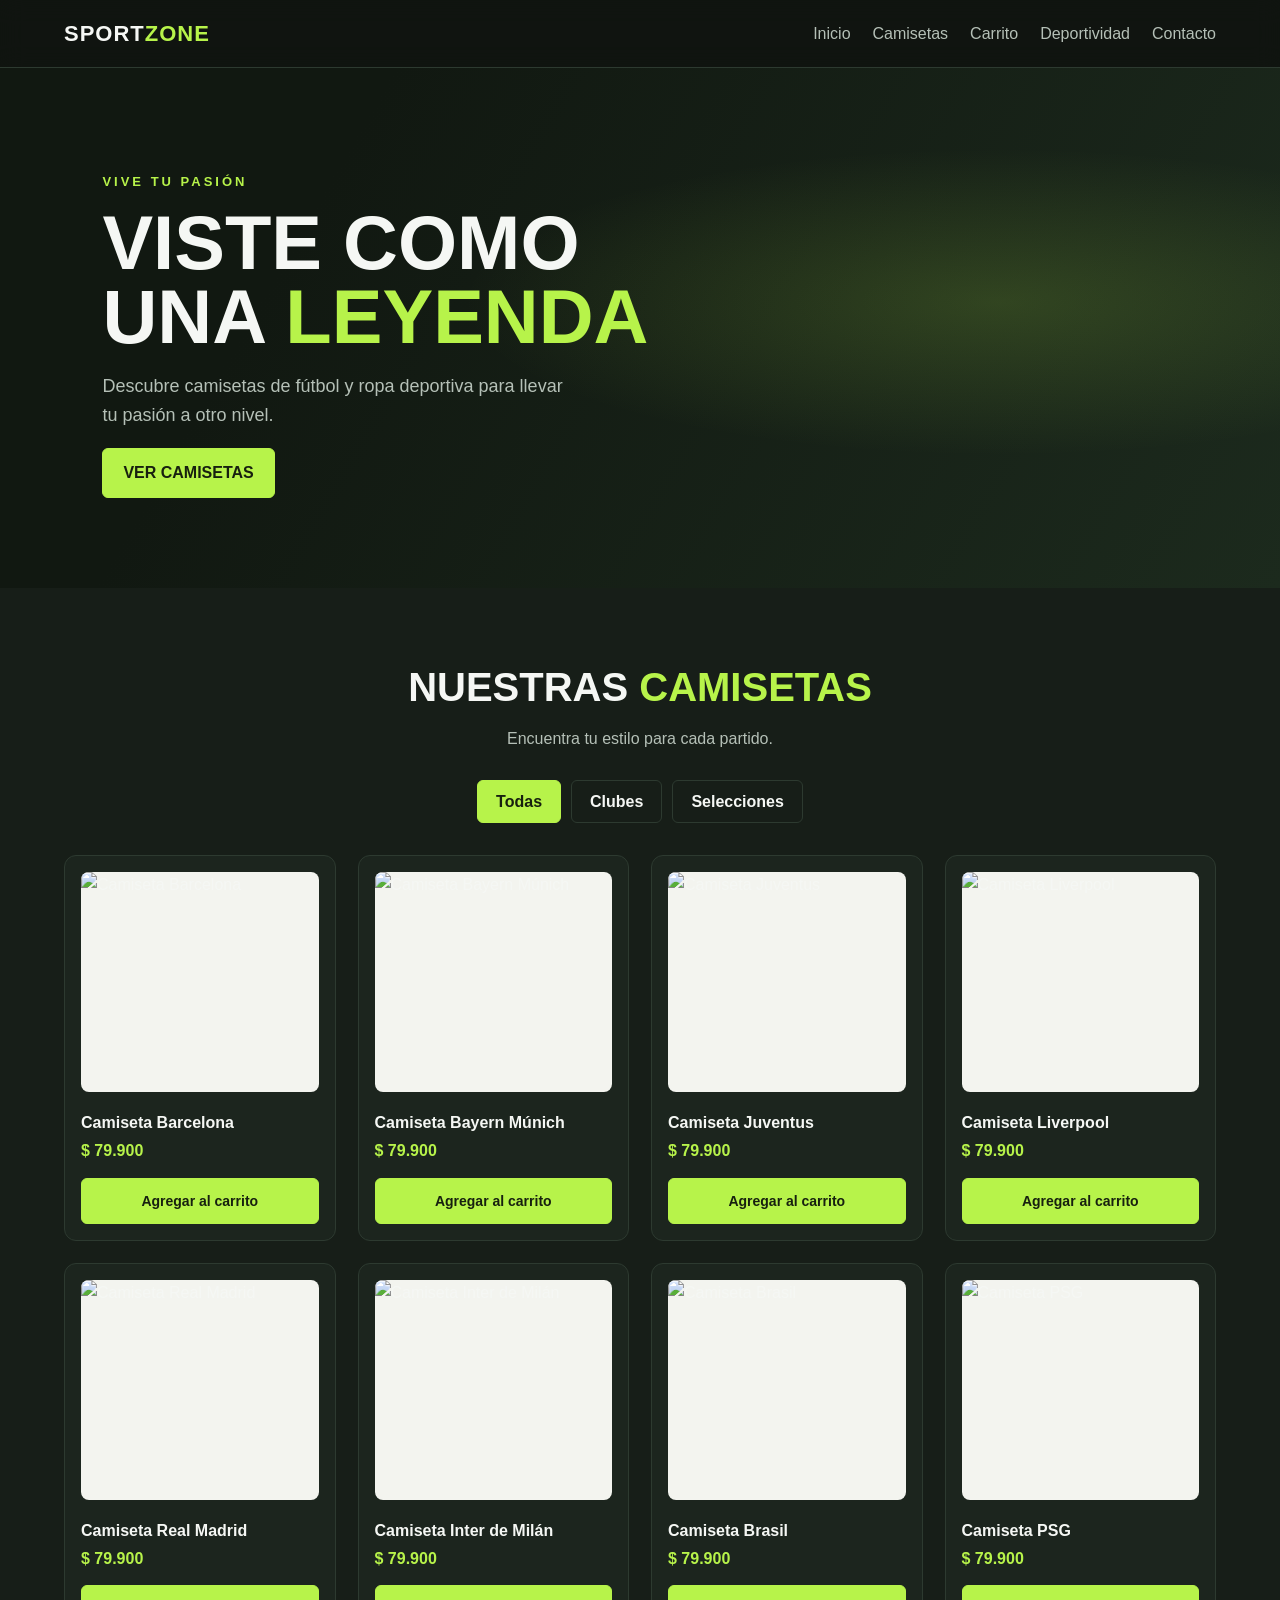
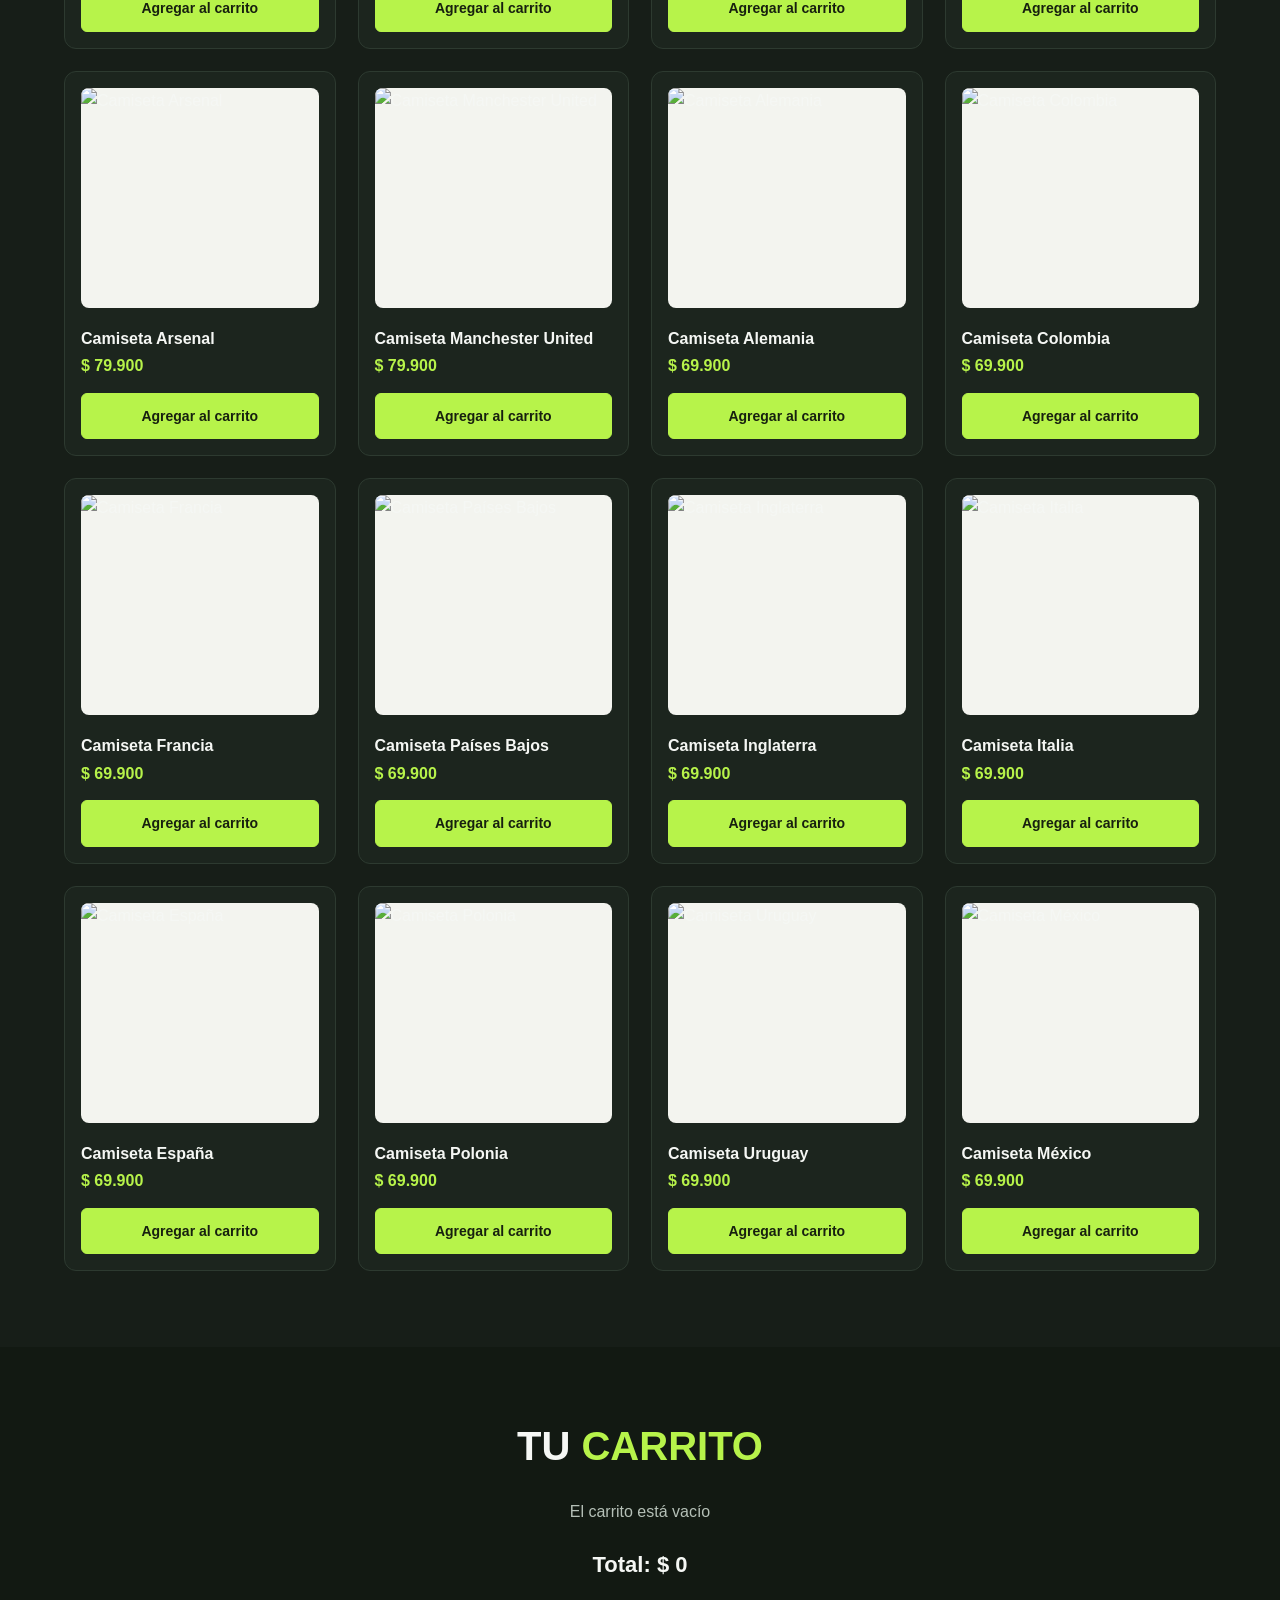
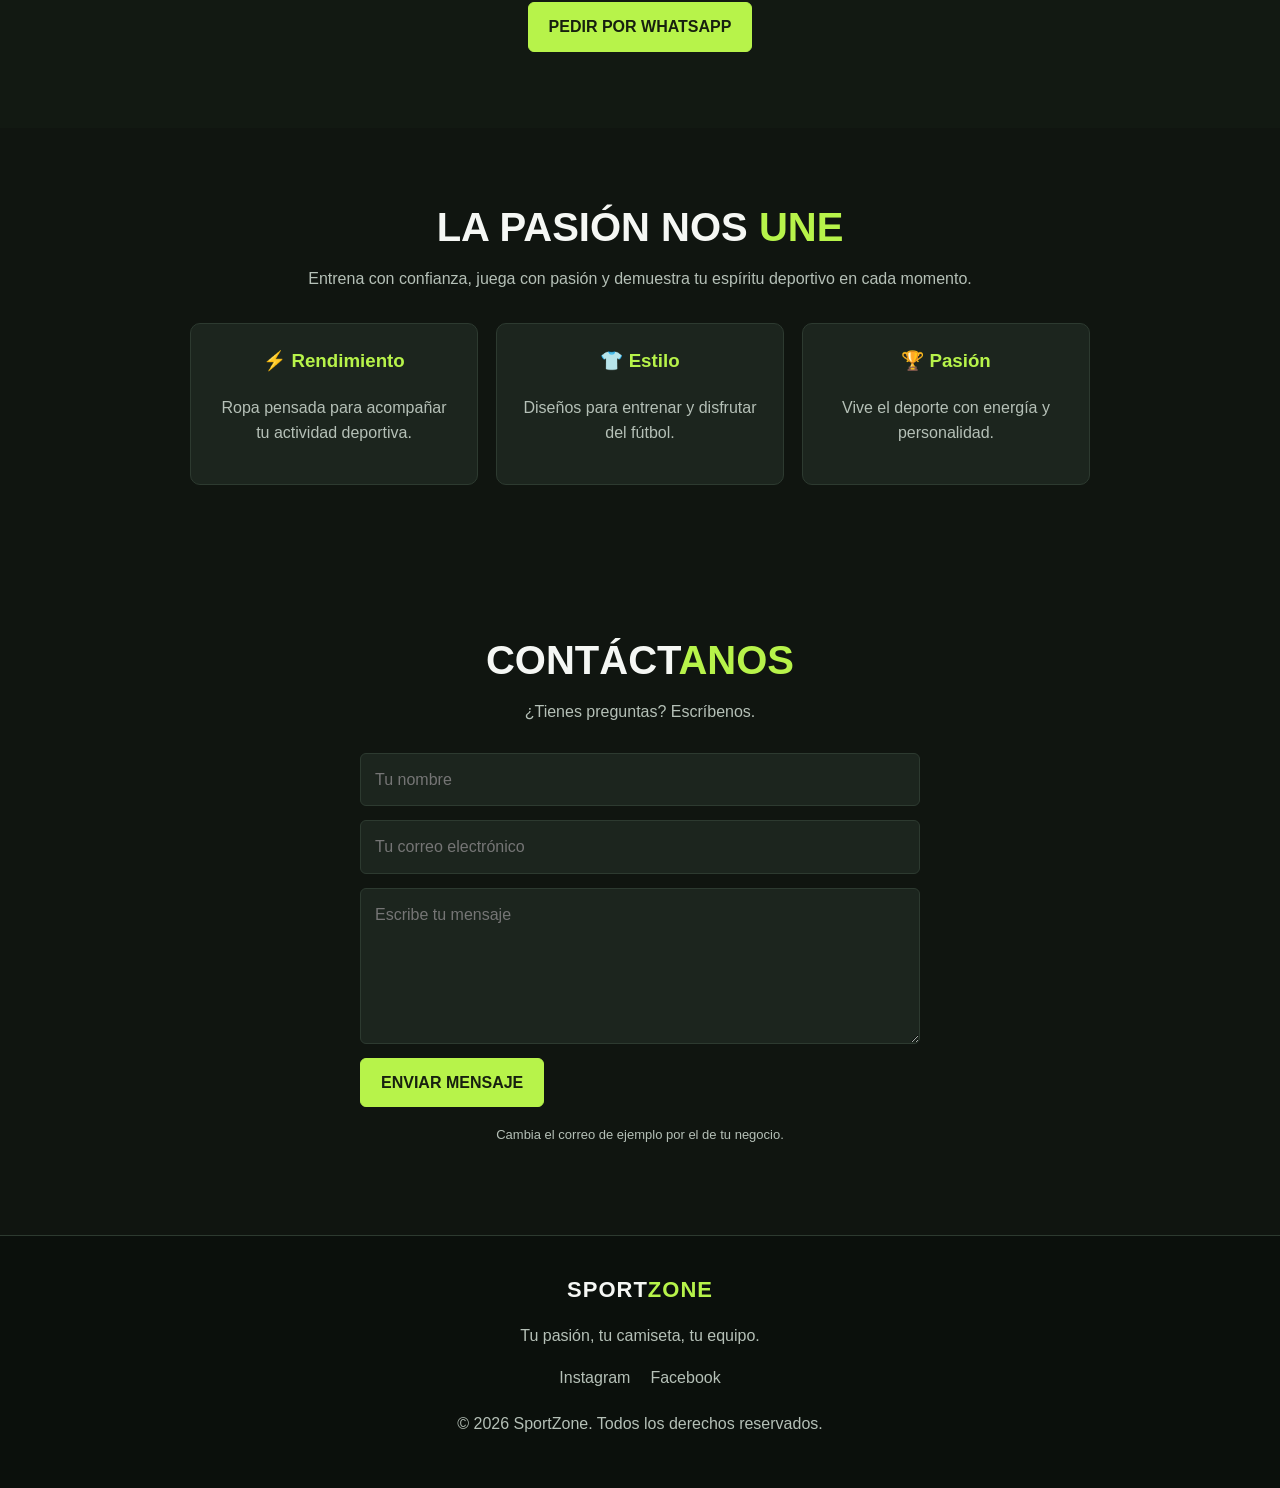
==== commit 631c09f8: "Add files via upload" ====
--- a/index.html
+++ b/index.html
@@ -3,6 +3,9 @@
 <head>
     <meta charset="UTF-8">
     <meta name="viewport" content="width=device-width, initial-scale=1.0">
+    <meta http-equiv="Content-Security-Policy"
+          content="default-src 'self'; script-src 'self'; style-src 'self'; img-src 'self' data: https:; font-src 'self'; connect-src 'self'; form-action 'self' mailto:; base-uri 'self'; object-src 'none'">
+    <meta name="referrer" content="strict-origin-when-cross-origin">
     <title>SportZone | Tienda Deportiva</title>
     <link rel="stylesheet" href="estilo.css">
 </head>
@@ -18,7 +21,6 @@
             <a href="#carrito">Carrito</a>
             <a href="#deportividad">Deportividad</a>
             <a href="#contacto">Contacto</a>
-            <a href="#pagos">Pagos</a>
         </nav>
     </header>
 
@@ -112,23 +114,6 @@
         </p>
     </section>
 
-    <!-- PAGOS -->
-    <section class="pagos" id="pagos">
-        <h2>FORMAS DE <span>PAGO</span></h2>
-        <p>Elige cómo te gustaría pagar tu compra.</p>
-
-        <div class="metodos">
-            <div>💳 Tarjeta débito o crédito</div>
-            <div>📱 Nequi o Daviplata</div>
-            <div>🏦 Transferencia bancaria</div>
-        </div>
-
-        <p class="nota">
-            Los métodos anteriores son informativos.
-            Para recibir pagos reales, configura una pasarela de pagos.
-        </p>
-    </section>
-
     <!-- PIE DE PÁGINA -->
     <footer>
         <a href="#inicio" class="logo">SPORT<span>ZONE</span></a>
--- a/estilo.css
+++ b/estilo.css
@@ -137,28 +137,24 @@
 }
 
 .seccion,
-.deportividad,
-.pagos {
+.deportividad {
     padding: 76px max(5vw, calc((100vw - var(--ancho)) / 2));
     text-align: center;
 }
 
-.seccion:nth-of-type(even),
-.pagos {
+.seccion:nth-of-type(even) {
     background: var(--fondo-suave);
 }
 
 .seccion h2,
-.deportividad h2,
-.pagos h2 {
+.deportividad h2 {
     margin: 0 0 8px;
     font-size: clamp(28px, 4vw, 40px);
     line-height: 1.15;
 }
 
 .descripcion,
-.deportividad > p,
-.pagos > p {
+.deportividad > p {
     color: var(--texto-suave);
 }
 
@@ -292,8 +288,7 @@
     font-weight: 700;
 }
 
-.beneficios,
-.metodos {
+.beneficios {
     display: grid;
     grid-template-columns: repeat(3, minmax(0, 1fr));
     gap: 18px;
@@ -301,8 +296,7 @@
     margin: 32px auto 0;
 }
 
-.beneficios > div,
-.metodos > div {
+.beneficios > div {
     padding: 22px;
     border: 1px solid var(--borde);
     border-radius: 10px;
@@ -395,8 +389,7 @@
     }
 
     .seccion,
-    .deportividad,
-    .pagos {
+    .deportividad {
         padding: 58px 5vw;
     }
 
@@ -413,8 +406,7 @@
         height: 190px;
     }
 
-    .beneficios,
-    .metodos {
+    .beneficios {
         grid-template-columns: 1fr;
         gap: 12px;
     }
@@ -428,4 +420,73 @@
     .producto img {
         height: 240px;
     }
+}
+
+/* ===== EFECTO MELO PARA LAS CAMISETAS ===== */
+
+.producto {
+    position: relative;
+    transition: transform 300ms cubic-bezier(.2, .8, .2, 1),
+                border-color 300ms ease,
+                box-shadow 300ms ease;
+}
+
+.producto::before {
+    content: "";
+    position: absolute;
+    inset: 0;
+    background: radial-gradient(circle at 50% 30%, rgba(183, 243, 74, 0.18), transparent 65%);
+    opacity: 0;
+    transition: opacity 300ms ease;
+    pointer-events: none;
+}
+
+.producto img {
+    position: relative;
+    transition: transform 350ms cubic-bezier(.2, .8, .2, 1),
+                filter 350ms ease;
+}
+
+.producto h3,
+.producto strong,
+.producto .comprar {
+    position: relative;
+}
+
+@media (hover: hover) {
+    .producto:hover {
+        transform: translateY(-8px);
+        border-color: var(--verde);
+        box-shadow: 0 16px 36px rgba(0, 0, 0, 0.45),
+                    0 0 22px rgba(183, 243, 74, 0.22);
+    }
+
+    .producto:hover::before {
+        opacity: 1;
+    }
+
+    .producto:hover img {
+        transform: scale(1.1) rotate(-2deg);
+        filter: drop-shadow(0 10px 14px rgba(0, 0, 0, 0.3));
+    }
+
+    .producto:hover .comprar {
+        box-shadow: 0 0 16px rgba(183, 243, 74, 0.45);
+    }
+}
+
+.producto .comprar:active {
+    transform: scale(0.97);
+}
+
+@media (prefers-reduced-motion: reduce) {
+    .producto,
+    .producto img {
+        transition: none;
+    }
+
+    .producto:hover,
+    .producto:hover img {
+        transform: none;
+    }
 }
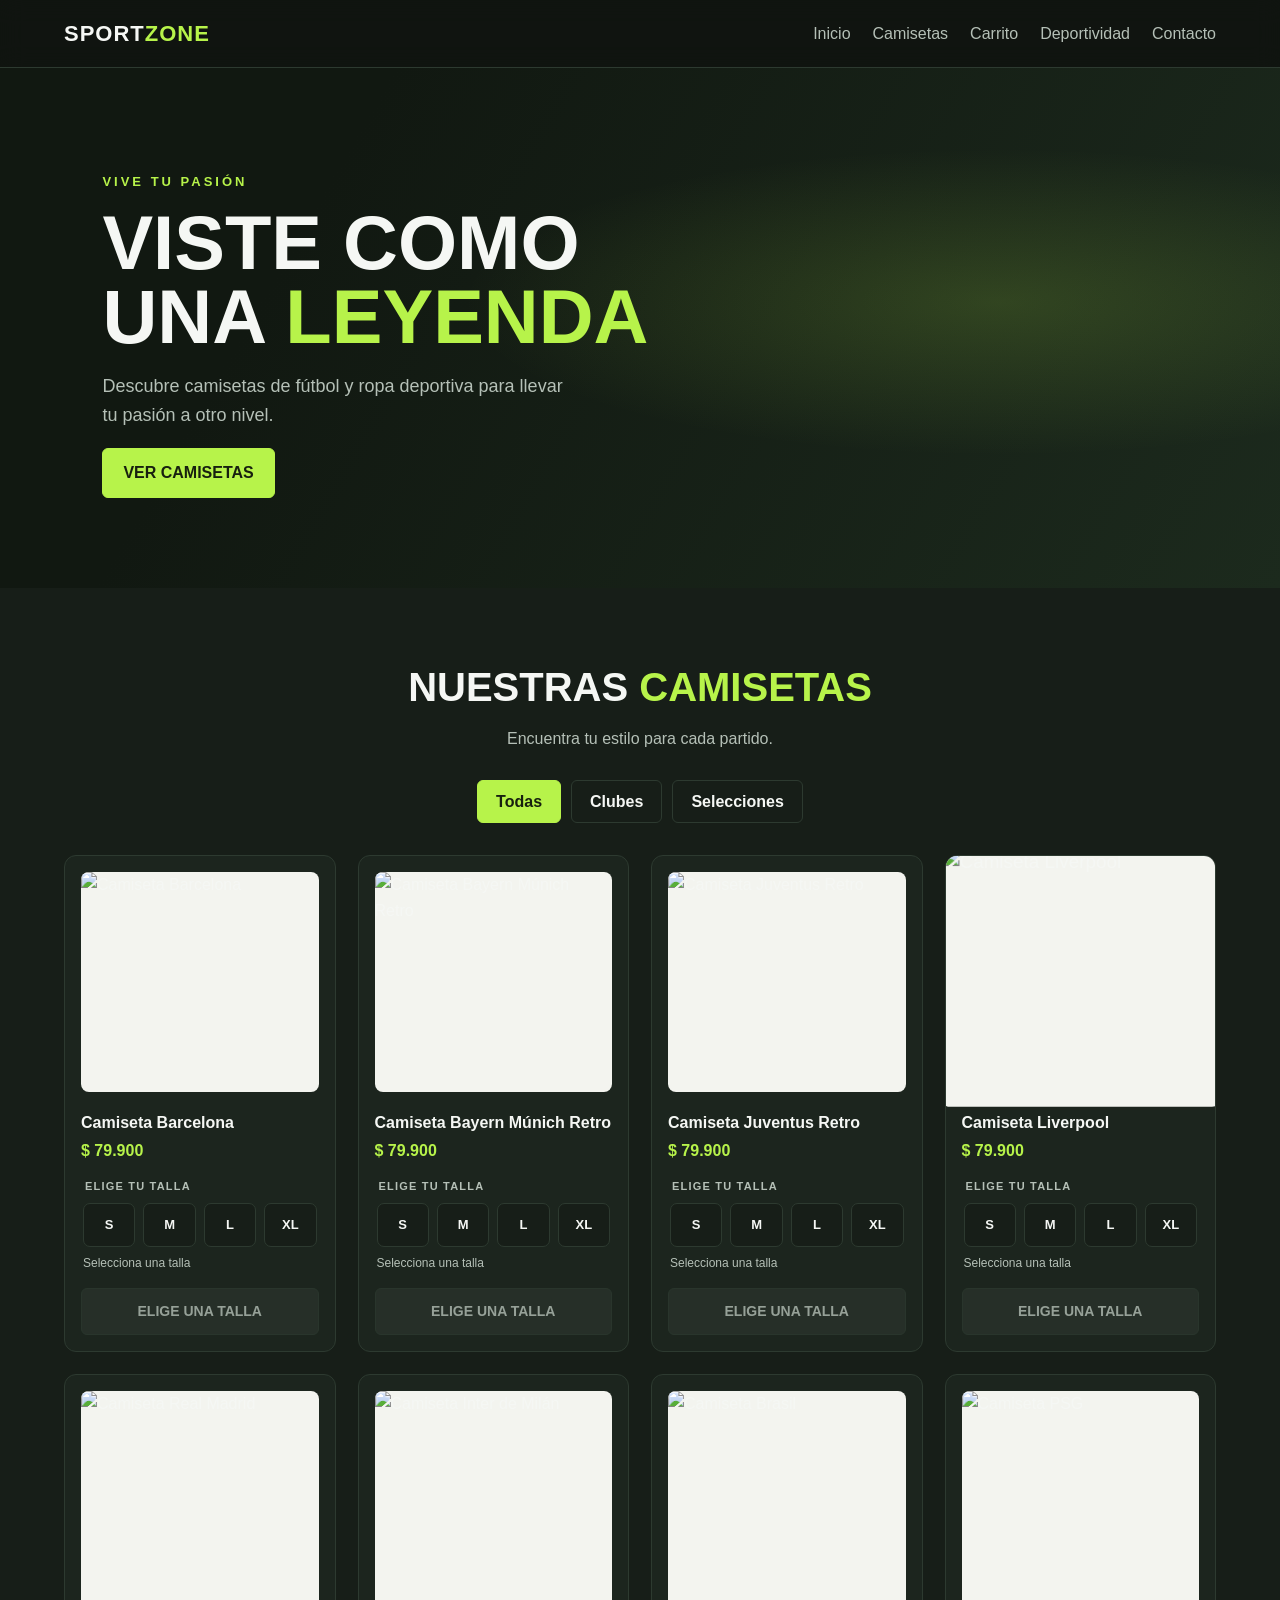
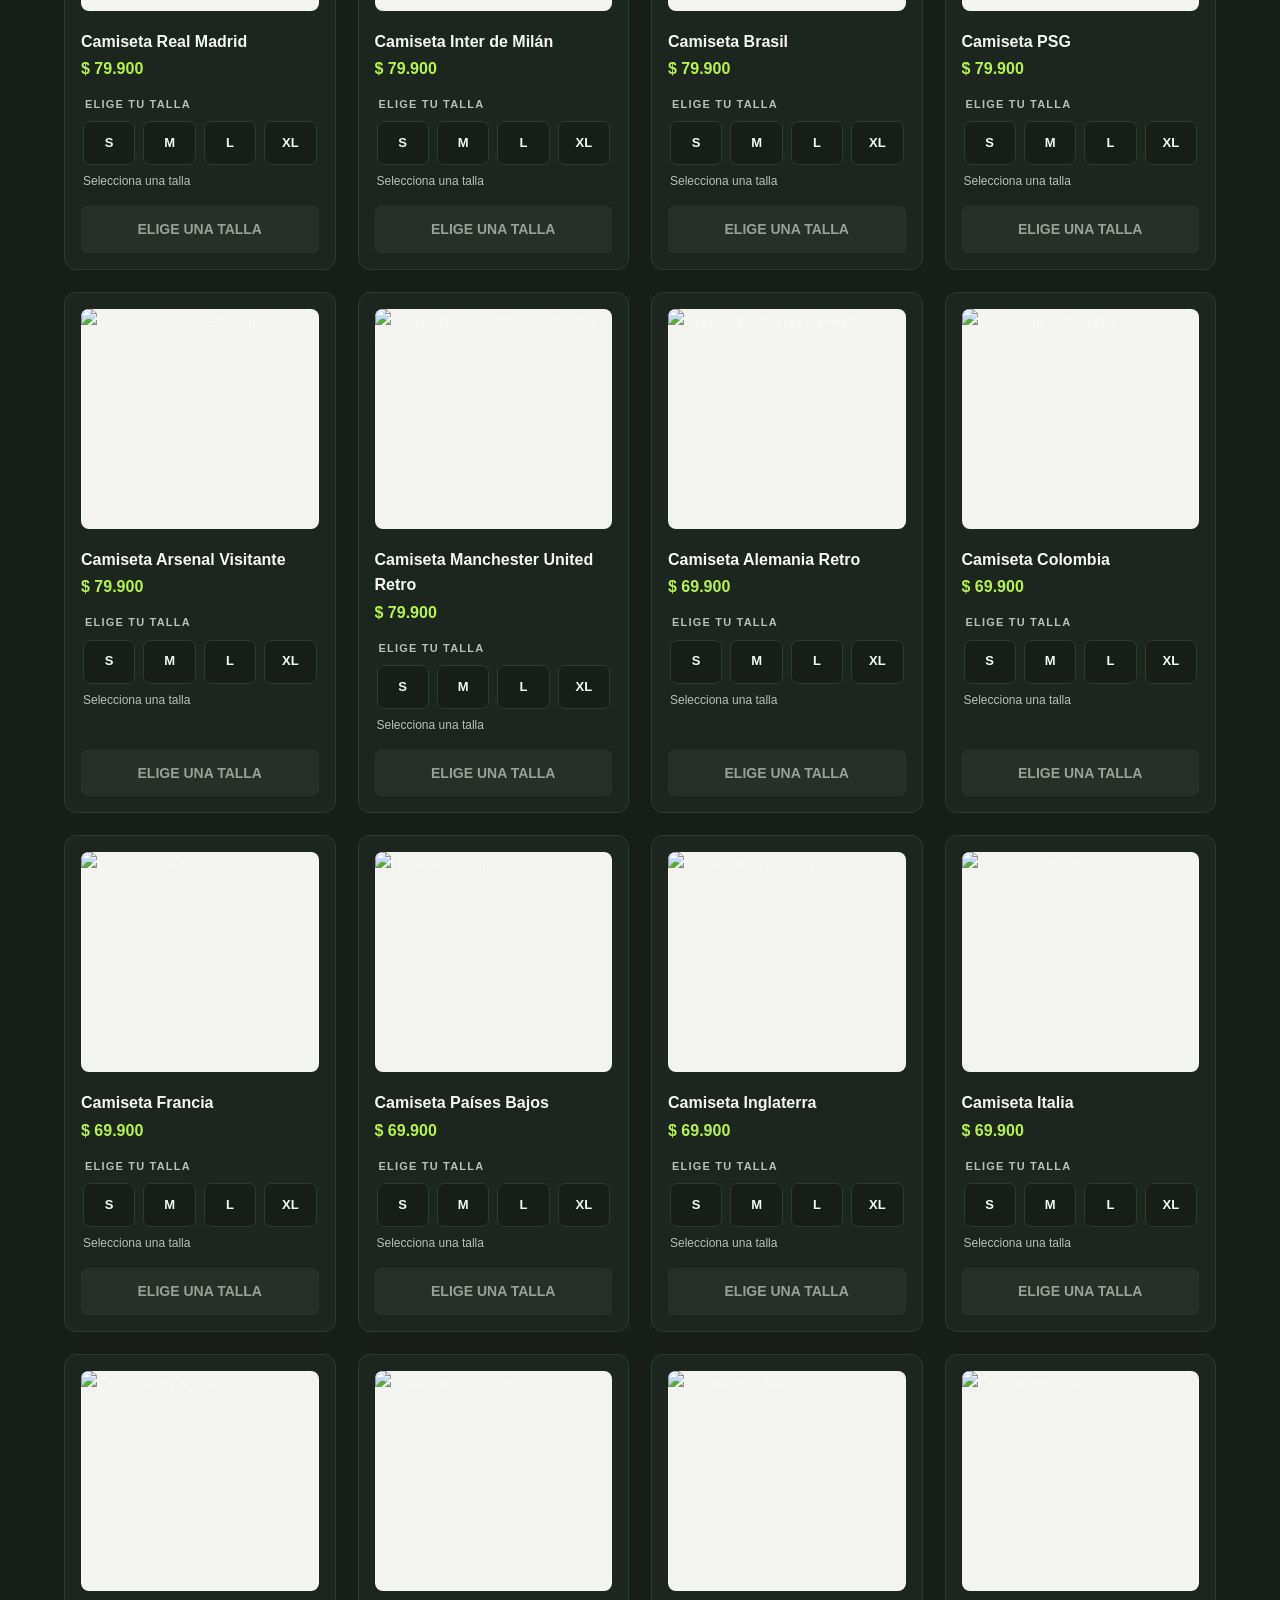
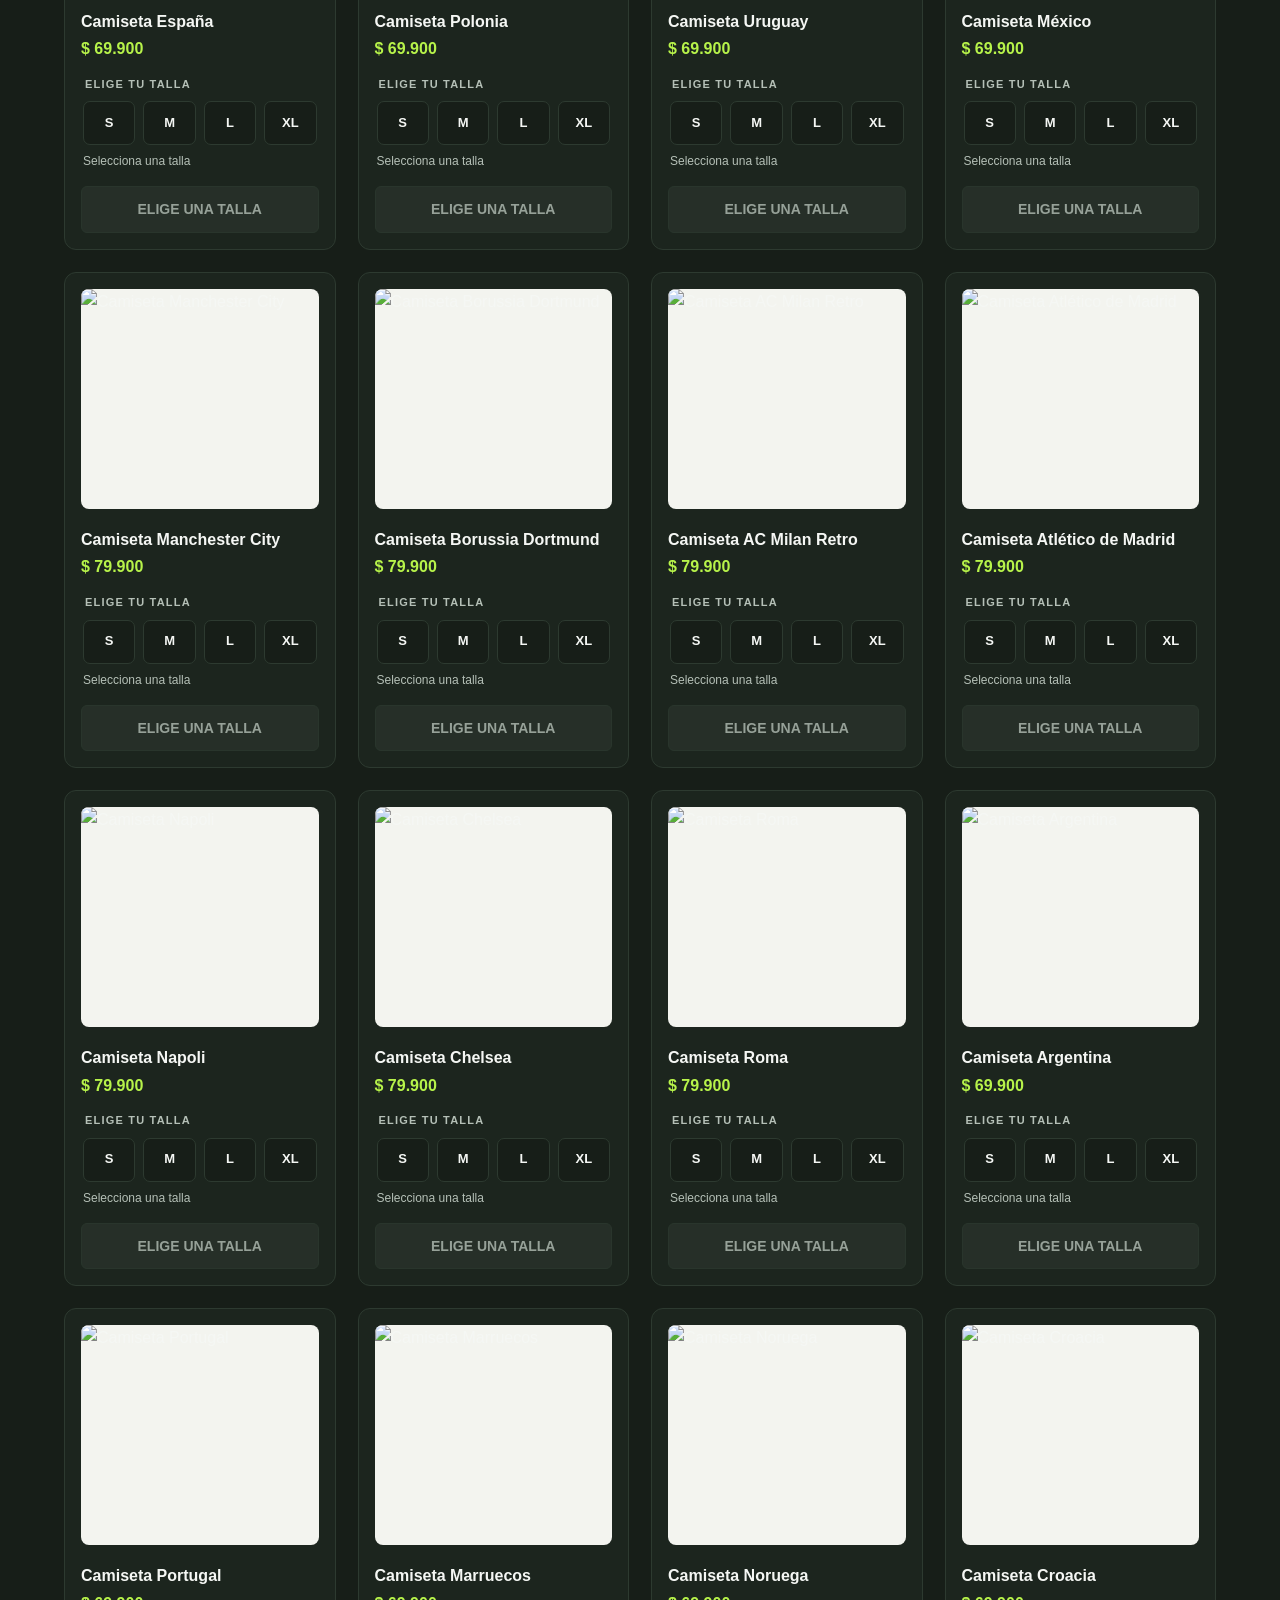
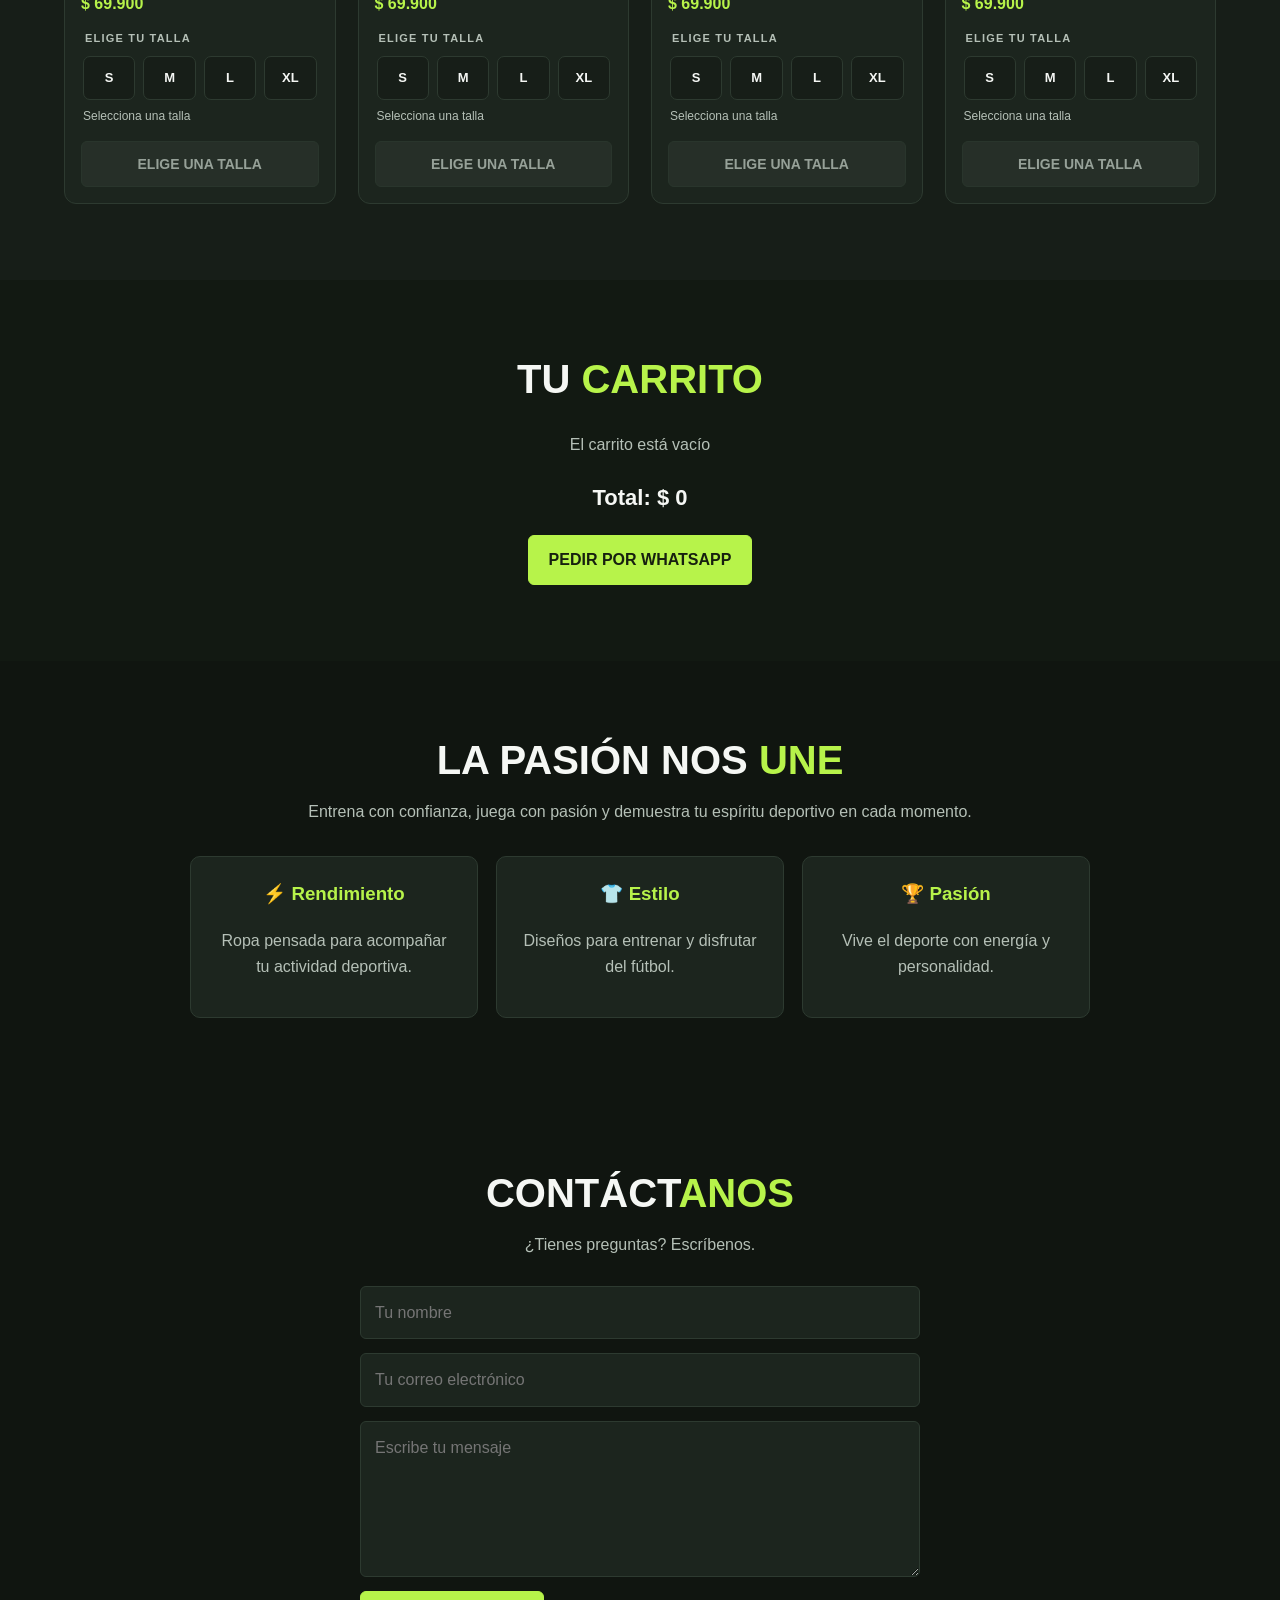
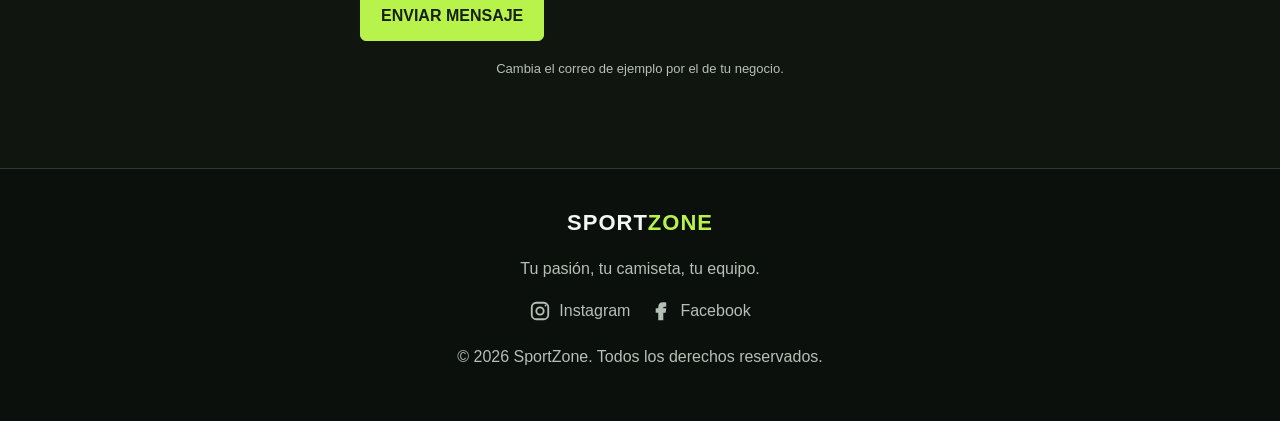
==== commit 3fd0d5f8: "Add files via upload" ====
--- a/index.html
+++ b/index.html
@@ -119,10 +119,21 @@
         <a href="#inicio" class="logo">SPORT<span>ZONE</span></a>
         <p>Tu pasión, tu camiseta, tu equipo.</p>
 
-        <!-- Cambia tu_usuario y tu_pagina por los reales -->
         <div class="redes">
-            <a href="https://www.instagram.com/tu_usuario" target="_blank">Instagram</a>
-            <a href="https://www.facebook.com/tu_pagina" target="_blank">Facebook</a>
+            <a href="https://www.instagram.com/tu_usuario" target="_blank" rel="noopener noreferrer" aria-label="Instagram">
+                <svg aria-hidden="true" viewBox="0 0 24 24" focusable="false">
+                    <rect x="3" y="3" width="18" height="18" rx="5"></rect>
+                    <circle cx="12" cy="12" r="4"></circle>
+                    <circle class="punto-instagram" cx="18" cy="6" r="1"></circle>
+                </svg>
+                <span>Instagram</span>
+            </a>
+            <a href="https://www.facebook.com/tu_pagina" target="_blank" rel="noopener noreferrer" aria-label="Facebook">
+                <svg aria-hidden="true" viewBox="0 0 24 24" focusable="false">
+                    <path d="M13.5 21v-8h2.7l.4-3.1h-3.1v-2c0-.9.3-1.5 1.6-1.5h1.6V3.6c-.3 0-1.3-.1-2.5-.1-2.5 0-4.2 1.5-4.2 4.3v2.1H7.2V13H10v8h3.5Z"></path>
+                </svg>
+                <span>Facebook</span>
+            </a>
         </div>
 
         <p>&copy; 2026 SportZone. Todos los derechos reservados.</p>
@@ -130,4 +141,4 @@
 
     <script src="script.js"></script>
 </body>
-</html>+</html>
--- a/estilo.css
+++ b/estilo.css
@@ -216,6 +216,16 @@
     object-fit: contain;
 }
 
+.producto[data-product-id="2"] img {
+    object-fit: contain;
+    object-position: center;
+}
+
+.producto[data-product-id="4"] img {
+    object-position: center;
+    transform: translateY(-5px) scale(1.18);
+}
+
 .producto h3 {
     margin: 4px 0 2px;
     font-size: 16px;
@@ -224,6 +234,88 @@
 .producto strong {
     margin-bottom: 14px;
     color: var(--verde);
+}
+
+.tallas-producto {
+    min-width: 0;
+    margin-bottom: 14px;
+    padding: 0;
+    border: 0;
+}
+
+.tallas-producto legend {
+    margin-bottom: 8px;
+    color: var(--texto-suave);
+    font-size: 11px;
+    font-weight: 800;
+    letter-spacing: 1.2px;
+}
+
+.opciones-talla {
+    display: grid;
+    grid-template-columns: repeat(4, minmax(0, 1fr));
+    gap: 8px;
+}
+
+.talla-opcion {
+    position: relative;
+    cursor: pointer;
+}
+
+.talla-opcion input {
+    position: absolute;
+    width: 1px;
+    height: 1px;
+    opacity: 0;
+}
+
+.talla-opcion span {
+    display: grid;
+    min-height: 44px;
+    place-items: center;
+    border: 1px solid var(--borde);
+    border-radius: 7px;
+    background: var(--fondo-suave);
+    color: var(--texto);
+    font-size: 13px;
+    font-weight: 800;
+    transition: border-color 160ms ease, background 160ms ease, color 160ms ease, transform 160ms ease, box-shadow 160ms ease;
+}
+
+.talla-opcion:hover span {
+    transform: translateY(-2px);
+    border-color: var(--verde-oscuro);
+}
+
+.talla-opcion input:checked + span {
+    transform: translateY(-2px);
+    border-color: var(--verde);
+    background: var(--verde);
+    color: #17200f;
+    box-shadow: 0 0 14px rgba(183, 243, 74, 0.28);
+}
+
+.talla-opcion input:focus-visible + span {
+    outline: 2px solid var(--texto);
+    outline-offset: 2px;
+}
+
+.talla-seleccionada {
+    display: block;
+    min-height: 20px;
+    margin-top: 7px;
+    color: var(--texto-suave);
+    font-size: 12px;
+}
+
+.talla-opcion input:checked + span {
+    animation: talla-elegida 180ms ease-out;
+}
+
+@keyframes talla-elegida {
+    50% {
+        transform: translateY(-2px) scale(1.06);
+    }
 }
 
 .producto .comprar {
@@ -231,6 +323,18 @@
     margin-top: auto;
     padding-inline: 10px;
     font-size: 14px;
+}
+
+.producto .comprar:disabled {
+    border-color: var(--borde);
+    background: #29322b;
+    color: var(--texto-suave);
+    cursor: not-allowed;
+    opacity: 0.8;
+}
+
+.producto .comprar:disabled:hover {
+    transform: none;
 }
 
 #carrito {
@@ -262,6 +366,27 @@
 .cart-item-info span,
 .empty-msg {
     color: var(--texto-suave);
+}
+
+.cart-item-info {
+    display: grid;
+    gap: 4px;
+}
+
+.cart-item-info .selector-talla {
+    max-width: 220px;
+    margin: 4px 0;
+}
+
+.selector-talla select {
+    width: 100%;
+    min-height: 40px;
+    padding: 8px 10px;
+    border: 1px solid var(--borde);
+    border-radius: 6px;
+    background: var(--fondo-suave);
+    color: var(--texto);
+    font: inherit;
 }
 
 .quantity-controls {
@@ -359,8 +484,32 @@
 .redes {
     display: flex;
     justify-content: center;
+    align-items: center;
     gap: 20px;
     margin: 12px 0 20px;
+}
+
+.redes a {
+    display: inline-flex;
+    align-items: center;
+    gap: 8px;
+}
+
+.redes svg {
+    width: 22px;
+    height: 22px;
+    fill: currentColor;
+    stroke: currentColor;
+    stroke-width: 2;
+}
+
+.redes svg rect,
+.redes svg circle:not(.punto-instagram) {
+    fill: none;
+}
+
+.redes .punto-instagram {
+    stroke: none;
 }
 
 @media (max-width: 950px) {
@@ -396,6 +545,10 @@
     .productos {
         grid-template-columns: repeat(2, minmax(0, 1fr));
         gap: 14px;
+    }
+
+    .opciones-talla {
+        grid-template-columns: repeat(2, minmax(0, 1fr));
     }
 
     .producto {
@@ -481,7 +634,8 @@
 
 @media (prefers-reduced-motion: reduce) {
     .producto,
-    .producto img {
+    .producto img,
+    .talla-opcion span {
         transition: none;
     }
 
@@ -489,4 +643,8 @@
     .producto:hover img {
         transform: none;
     }
+
+    .talla-opcion input:checked + span {
+        animation: none;
+    }
 }
